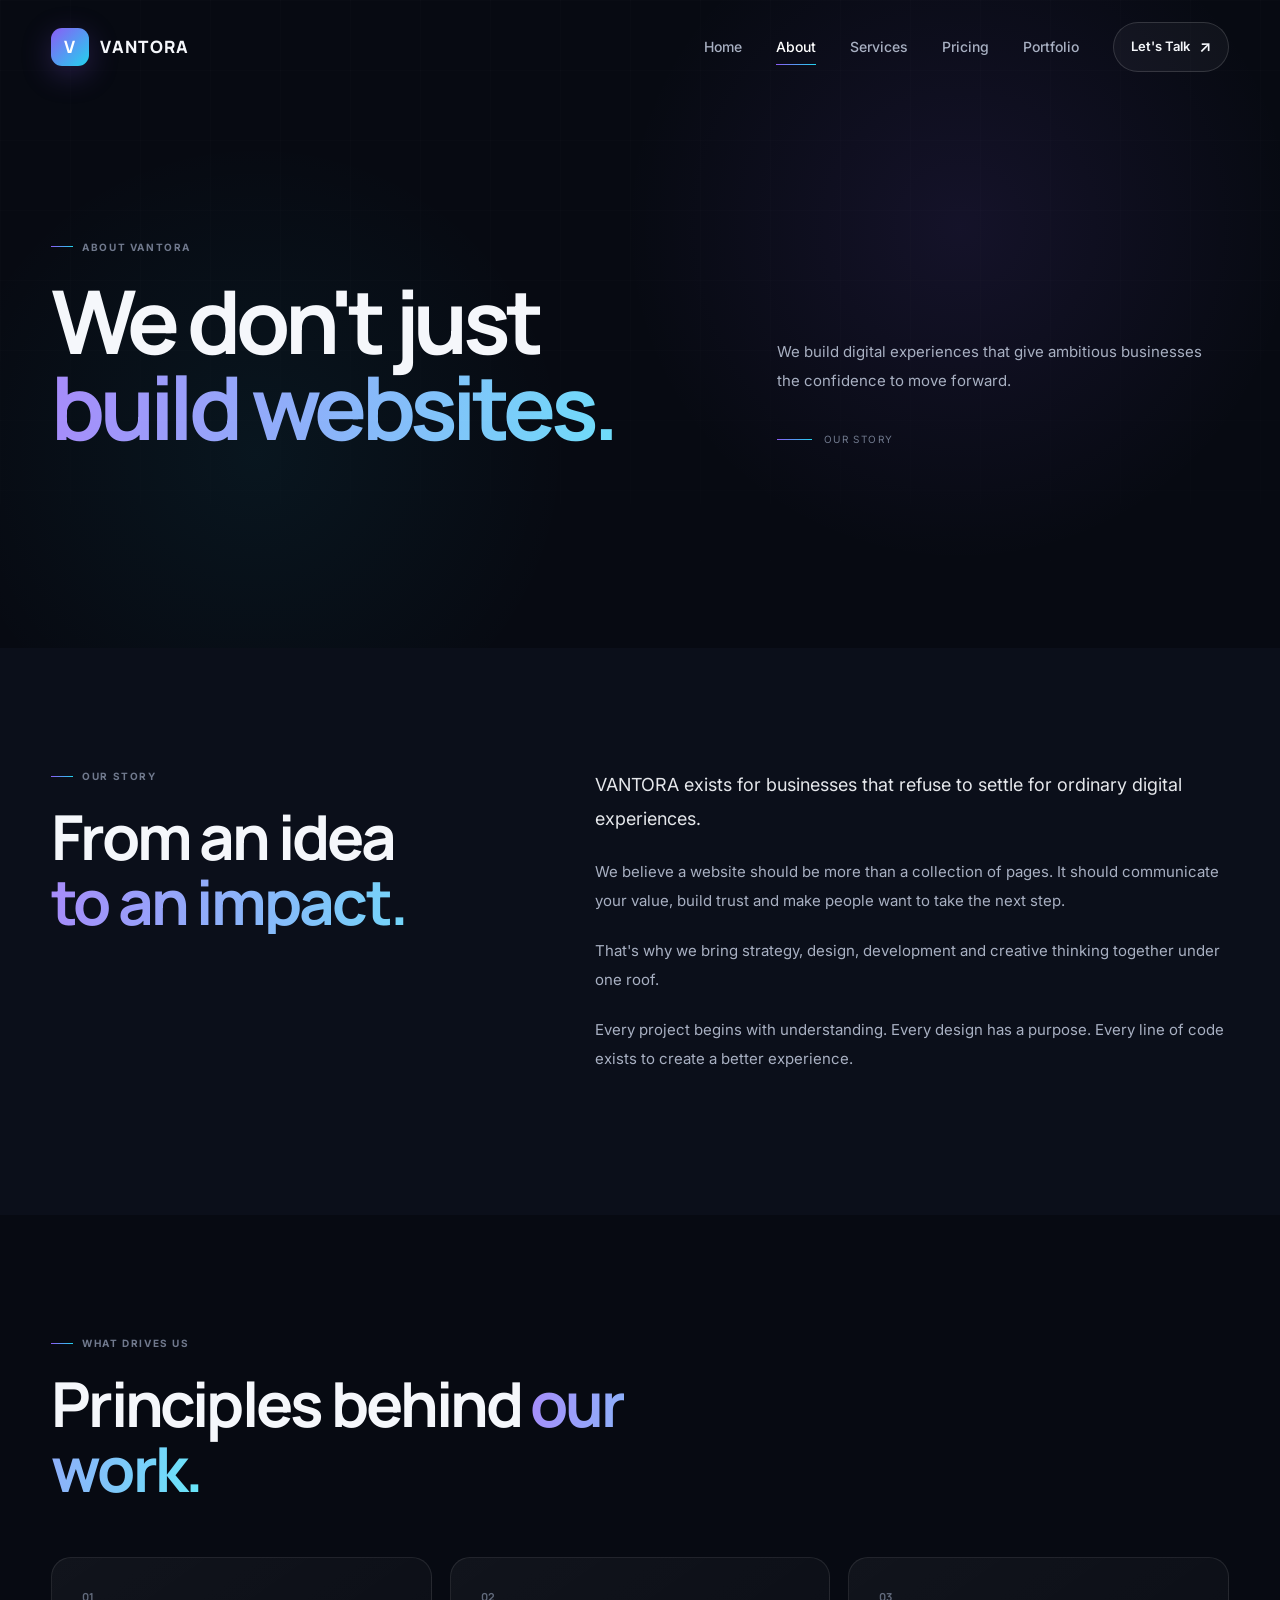
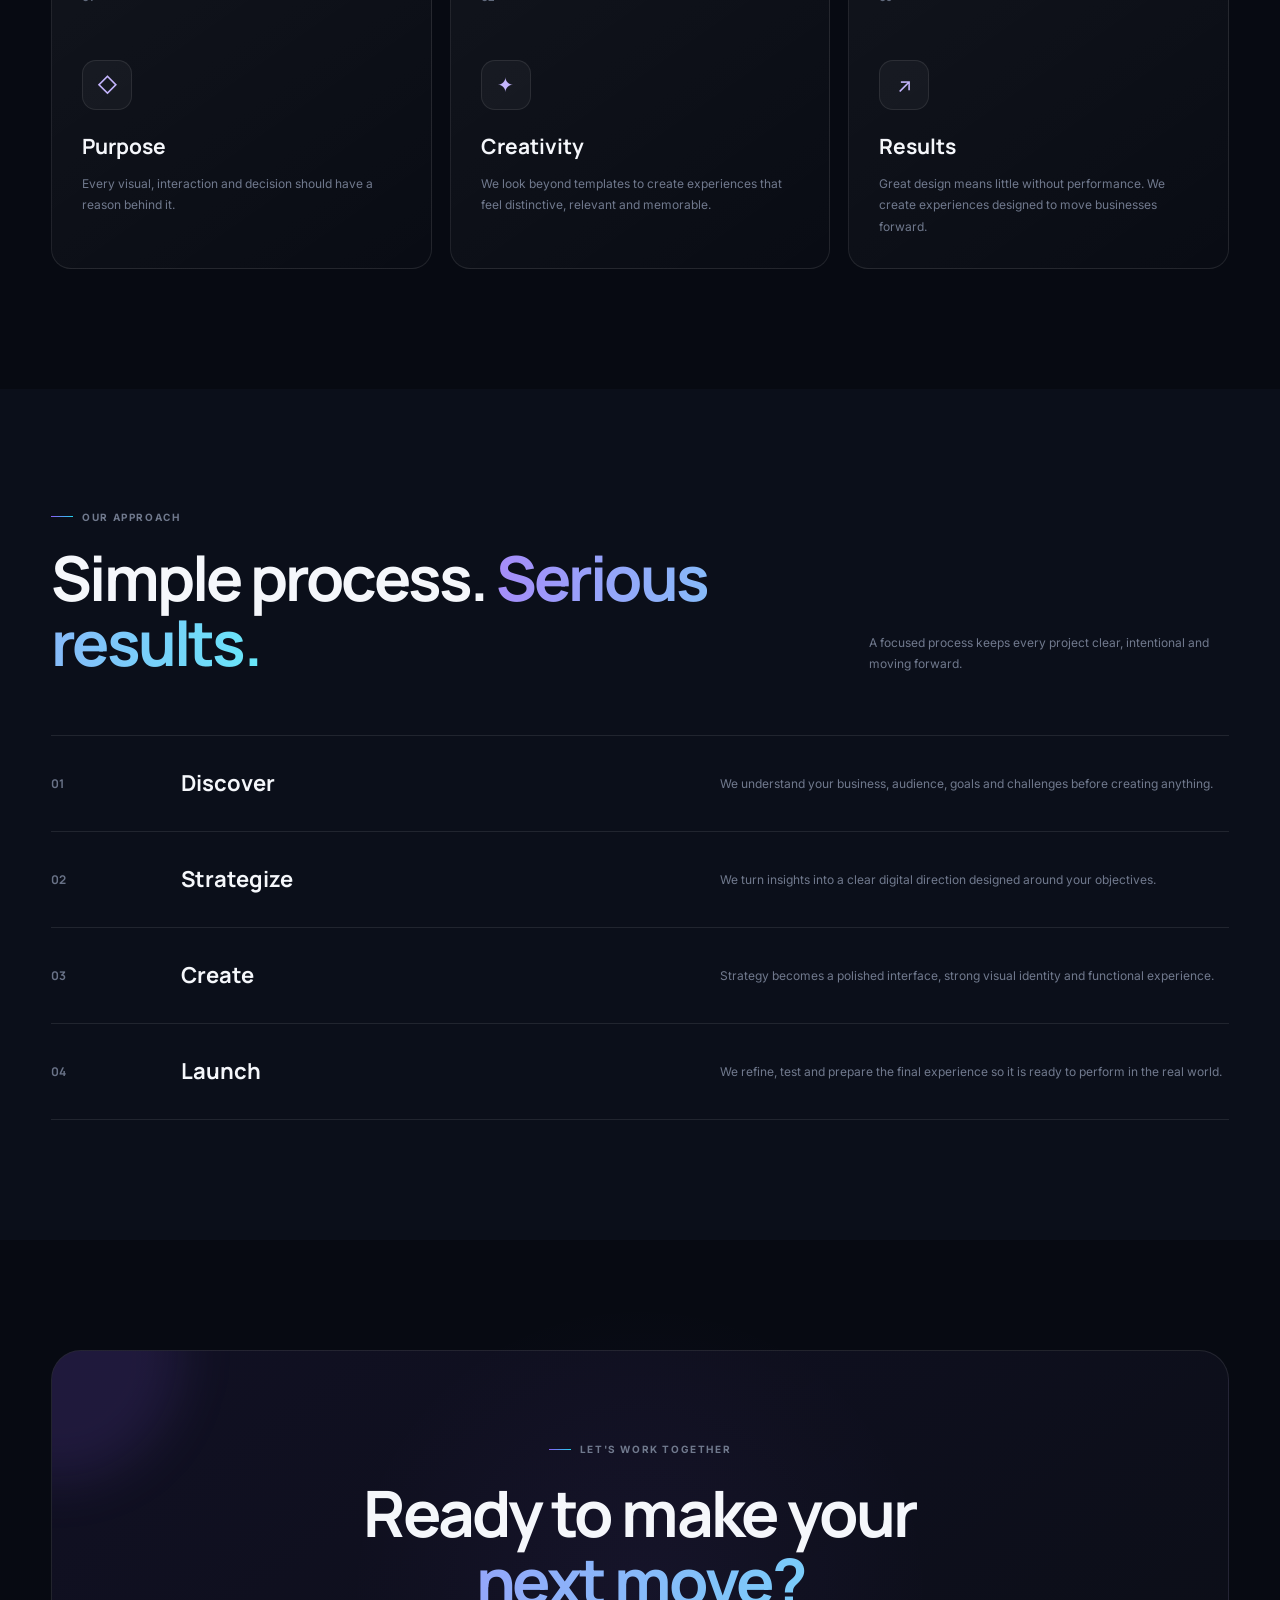
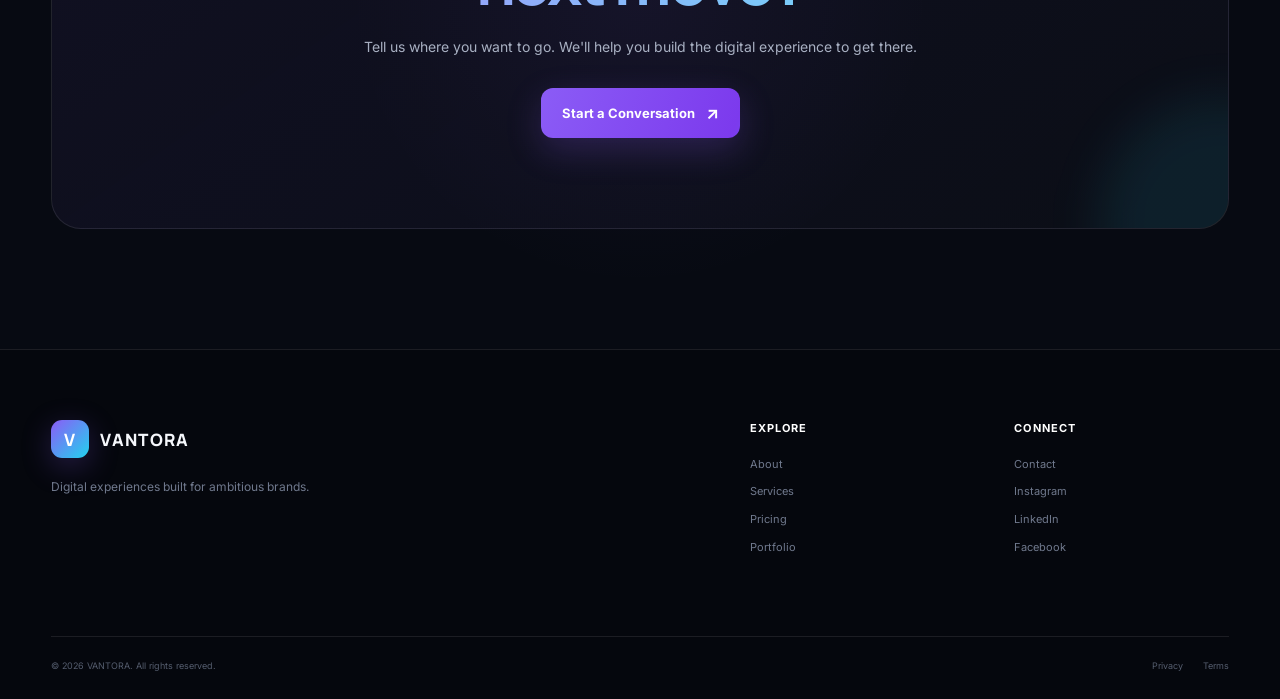
==== about.html @ e3893f73 "Add files via upload" ====
<!DOCTYPE html>
<html lang="en">
<head>
    <meta charset="UTF-8">
    <meta name="viewport" content="width=device-width, initial-scale=1.0">

    <title>About VANTORA — Digital Excellence</title>

    <meta name="description" content="Discover VANTORA, our story, values, approach and the people behind our digital work.">

    <link rel="preconnect" href="https://fonts.googleapis.com">
    <link rel="preconnect" href="https://fonts.gstatic.com" crossorigin>

    <link href="https://fonts.googleapis.com/css2?family=Inter:wght@400;500;600;700;800&family=Manrope:wght@500;600;700;800&display=swap" rel="stylesheet">

    <link rel="stylesheet" href="style.css">

    <style>

        /* =========================================
           ABOUT PAGE
        ========================================= */

        .about-hero {
            position: relative;
            min-height: 72vh;

            display: flex;
            align-items: center;

            padding-top: 130px;
            padding-bottom: 90px;

            overflow: hidden;

            background:
                radial-gradient(
                    circle at 75% 35%,
                    rgba(139,92,246,0.10),
                    transparent 32%
                ),
                radial-gradient(
                    circle at 20% 70%,
                    rgba(34,211,238,0.06),
                    transparent 28%
                );
        }

        .about-hero-grid {
            display: grid;
            grid-template-columns: 1fr 0.7fr;
            gap: 80px;

            align-items: end;
        }

        .about-hero h1 {
            margin-top: 22px;

            max-width: 850px;

            font-family: "Manrope", sans-serif;

            font-size: clamp(48px, 7vw, 88px);
            line-height: 0.98;

            letter-spacing: -0.06em;
        }

        .about-hero h1 span {
            display: block;

            background:
                linear-gradient(
                    100deg,
                    #a78bfa,
                    #67e8f9
                );

            -webkit-background-clip: text;
            background-clip: text;

            color: transparent;
        }

        .about-hero-copy {
            color: var(--text-soft);

            font-size: 15px;
            line-height: 1.9;
        }

        .about-scroll {
            display: flex;
            align-items: center;
            gap: 12px;

            margin-top: 35px;

            color: var(--text-muted);

            font-size: 10px;
            text-transform: uppercase;
            letter-spacing: 0.14em;
        }

        .about-scroll span {
            width: 35px;
            height: 1px;

            background:
                linear-gradient(
                    90deg,
                    var(--accent),
                    var(--accent-2)
                );
        }


        /* =========================================
           STORY
        ========================================= */

        .story-section {
            background: var(--bg-soft);
        }

        .story-grid {
            display: grid;
            grid-template-columns: 0.7fr 1fr;
            gap: 100px;

            align-items: start;
        }

        .story-title h2 {
            margin-top: 20px;

            font-family: "Manrope", sans-serif;

            font-size: clamp(38px, 5vw, 62px);
            line-height: 1.05;

            letter-spacing: -0.045em;
        }

        .story-title h2 span {
            display: block;

            background:
                linear-gradient(
                    100deg,
                    #a78bfa,
                    #67e8f9
                );

            -webkit-background-clip: text;
            background-clip: text;

            color: transparent;
        }

        .story-content p {
            margin-bottom: 22px;

            color: var(--text-soft);

            font-size: 15px;
            line-height: 1.9;
        }

        .story-content p:first-child {
            color: #e5e7eb;

            font-size: 18px;
        }


        /* =========================================
           VALUES
        ========================================= */

        .values-section {
            background: var(--bg);
        }

        .values-heading {
            max-width: 700px;
        }

        .values-heading h2 {
            margin-top: 20px;

            font-family: "Manrope", sans-serif;

            font-size: clamp(38px, 5vw, 62px);
            line-height: 1.05;

            letter-spacing: -0.045em;
        }

        .values-heading h2 span {
            background:
                linear-gradient(
                    100deg,
                    #a78bfa,
                    #67e8f9
                );

            -webkit-background-clip: text;
            background-clip: text;

            color: transparent;
        }

        .values-grid {
            display: grid;
            grid-template-columns: repeat(3, 1fr);
            gap: 18px;

            margin-top: 55px;
        }

        .value-card {
            min-height: 300px;

            padding: 30px;

            border: 1px solid var(--border);
            border-radius: var(--radius-md);

            background:
                linear-gradient(
                    145deg,
                    rgba(255,255,255,0.045),
                    rgba(255,255,255,0.012)
                );

            transition:
                transform var(--transition),
                border var(--transition),
                background var(--transition);
        }

        .value-card:hover {
            transform: translateY(-8px);

            border-color:
                rgba(139,92,246,0.30);

            background:
                linear-gradient(
                    145deg,
                    rgba(139,92,246,0.08),
                    rgba(255,255,255,0.015)
                );
        }

        .value-number {
            color: #626b7d;

            font-family: "Manrope", sans-serif;

            font-size: 11px;
            font-weight: 700;
        }

        .value-icon {
            width: 50px;
            height: 50px;

            display: grid;
            place-items: center;

            margin-top: 55px;

            border: 1px solid var(--border);
            border-radius: 14px;

            background: rgba(255,255,255,0.035);

            color: #c4b5fd;

            font-size: 20px;
        }

        .value-card h3 {
            margin-top: 20px;

            font-family: "Manrope", sans-serif;

            font-size: 21px;
        }

        .value-card p {
            margin-top: 9px;

            color: var(--text-muted);

            font-size: 12px;
            line-height: 1.8;
        }


        /* =========================================
           PROCESS
        ========================================= */

        .process-section {
            background: var(--bg-soft);
        }

        .process-header {
            display: flex;
            justify-content: space-between;
            align-items: end;

            gap: 40px;
        }

        .process-header h2 {
            margin-top: 20px;

            font-family: "Manrope", sans-serif;

            font-size: clamp(38px, 5vw, 62px);
            line-height: 1.05;

            letter-spacing: -0.045em;
        }

        .process-header h2 span {
            background:
                linear-gradient(
                    100deg,
                    #a78bfa,
                    #67e8f9
                );

            -webkit-background-clip: text;
            background-clip: text;

            color: transparent;
        }

        .process-header p {
            max-width: 360px;

            color: var(--text-muted);

            font-size: 12px;
            line-height: 1.8;
        }

        .process-list {
            margin-top: 60px;

            border-top: 1px solid var(--border);
        }

        .process-item {
            display: grid;
            grid-template-columns: 100px 1fr 1fr;
            gap: 30px;

            align-items: center;

            padding: 30px 0;

            border-bottom: 1px solid var(--border);

            transition:
                padding var(--transition),
                background var(--transition);
        }

        .process-item:hover {
            padding-left: 15px;
            padding-right: 15px;

            background: rgba(255,255,255,0.015);
        }

        .process-number {
            color: #697287;

            font-family: "Manrope", sans-serif;

            font-size: 12px;
            font-weight: 700;
        }

        .process-item h3 {
            font-family: "Manrope", sans-serif;

            font-size: 22px;
        }

        .process-item p {
            color: var(--text-muted);

            font-size: 12px;
            line-height: 1.8;
        }


        /* =========================================
           ABOUT CTA
        ========================================= */

        .about-cta {
            padding-top: 110px;
        }


        /* =========================================
           RESPONSIVE
        ========================================= */

        @media (max-width: 900px) {

            .about-hero-grid {
                grid-template-columns: 1fr;

                gap: 35px;
            }

            .story-grid {
                grid-template-columns: 1fr;

                gap: 40px;
            }

            .values-grid {
                grid-template-columns: 1fr 1fr;
            }

            .values-grid .value-card:last-child {
                grid-column: span 2;
            }

            .process-header {
                flex-direction: column;
                align-items: flex-start;
            }

            .process-item {
                grid-template-columns: 70px 1fr;
            }

            .process-item p {
                grid-column: 2;
            }
        }


        @media (max-width: 650px) {

            .about-hero {
                min-height: auto;

                padding-top: 120px;
                padding-bottom: 80px;
            }

            .about-hero h1 {
                font-size: 48px;
            }

            .values-grid {
                grid-template-columns: 1fr;
            }

            .values-grid .value-card:last-child {
                grid-column: auto;
            }

            .value-card {
                min-height: 280px;
            }

            .process-item {
                grid-template-columns: 50px 1fr;

                gap: 15px;
            }

            .process-item p {
                grid-column: 2;
            }
        }

    </style>
</head>

<body>


    <!-- =========================================
         PAGE LOADER
    ========================================== -->

    <div class="page-loader" id="pageLoader">

        <div class="loader-logo">V</div>

        <div class="loader-line"></div>

    </div>


    <!-- =========================================
         HEADER
    ========================================== -->

    <header class="header" id="header">

        <div class="container nav-container">

            <a href="index.html" class="logo">

                <span class="logo-mark">V</span>

                <span class="logo-text">
                    VANTORA
                </span>

            </a>


            <nav class="nav-menu" id="navMenu">

                <a href="index.html" class="nav-link">
                    Home
                </a>

                <a href="about.html" class="nav-link active">
                    About
                </a>

                <a href="services.html" class="nav-link">
                    Services
                </a>

                <a href="pricing.html" class="nav-link">
                    Pricing
                </a>

                <a href="portfolio.html" class="nav-link">
                    Portfolio
                </a>

                <a href="contact.html" class="nav-cta">
                    Let's Talk
                    <span>↗</span>
                </a>

            </nav>


            <button
                class="menu-toggle"
                id="menuToggle"
                aria-label="Open Menu">

                <span></span>
                <span></span>
                <span></span>

            </button>

        </div>

    </header>


    <!-- =========================================
         ABOUT HERO
    ========================================== -->

    <main>

        <section class="about-hero">

            <div class="hero-grid"></div>

            <div class="container about-hero-grid">

                <div>

                    <div class="section-label">

                        <span></span>

                        ABOUT VANTORA

                    </div>


                    <h1>

                        We don't just
                        <span>build websites.</span>

                    </h1>

                </div>


                <div class="about-hero-copy">

                    <p>

                        We build digital experiences that give
                        ambitious businesses the confidence to
                        move forward.

                    </p>


                    <div class="about-scroll">

                        <span></span>

                        Our story

                    </div>

                </div>

            </div>

        </section>


        <!-- =====================================
             STORY
        ====================================== -->

        <section class="story-section section-padding">

            <div class="container story-grid">

                <div class="story-title">

                    <div class="section-label">

                        <span></span>

                        OUR STORY

                    </div>


                    <h2>

                        From an idea
                        <span>to an impact.</span>

                    </h2>

                </div>


                <div class="story-content">

                    <p>

                        VANTORA exists for businesses that refuse
                        to settle for ordinary digital experiences.

                    </p>


                    <p>

                        We believe a website should be more than
                        a collection of pages. It should communicate
                        your value, build trust and make people
                        want to take the next step.

                    </p>


                    <p>

                        That's why we bring strategy, design,
                        development and creative thinking together
                        under one roof.

                    </p>


                    <p>

                        Every project begins with understanding.
                        Every design has a purpose. Every line of
                        code exists to create a better experience.

                    </p>

                </div>

            </div>

        </section>


        <!-- =====================================
             VALUES
        ====================================== -->

        <section class="values-section section-padding">

            <div class="container">

                <div class="values-heading">

                    <div class="section-label">

                        <span></span>

                        WHAT DRIVES US

                    </div>


                    <h2>

                        Principles behind
                        <span>our work.</span>

                    </h2>

                </div>


                <div class="values-grid">


                    <article class="value-card">

                        <div class="value-number">
                            01
                        </div>


                        <div class="value-icon">
                            ◇
                        </div>


                        <h3>
                            Purpose
                        </h3>


                        <p>

                            Every visual, interaction and
                            decision should have a reason
                            behind it.

                        </p>

                    </article>


                    <article class="value-card">

                        <div class="value-number">
                            02
                        </div>


                        <div class="value-icon">
                            ✦
                        </div>


                        <h3>
                            Creativity
                        </h3>


                        <p>

                            We look beyond templates to create
                            experiences that feel distinctive,
                            relevant and memorable.

                        </p>

                    </article>


                    <article class="value-card">

                        <div class="value-number">
                            03
                        </div>


                        <div class="value-icon">
                            ↗
                        </div>


                        <h3>
                            Results
                        </h3>


                        <p>

                            Great design means little without
                            performance. We create experiences
                            designed to move businesses forward.

                        </p>

                    </article>


                </div>

            </div>

        </section>


        <!-- =====================================
             PROCESS
        ====================================== -->

        <section class="process-section section-padding">

            <div class="container">

                <div class="process-header">

                    <div>

                        <div class="section-label">

                            <span></span>

                            OUR APPROACH

                        </div>


                        <h2>

                            Simple process.
                            <span>Serious results.</span>

                        </h2>

                    </div>


                    <p>

                        A focused process keeps every project
                        clear, intentional and moving forward.

                    </p>

                </div>


                <div class="process-list">


                    <div class="process-item">

                        <div class="process-number">
                            01
                        </div>


                        <h3>
                            Discover
                        </h3>


                        <p>

                            We understand your business,
                            audience, goals and challenges
                            before creating anything.

                        </p>

                    </div>


                    <div class="process-item">

                        <div class="process-number">
                            02
                        </div>


                        <h3>
                            Strategize
                        </h3>


                        <p>

                            We turn insights into a clear
                            digital direction designed around
                            your objectives.

                        </p>

                    </div>


                    <div class="process-item">

                        <div class="process-number">
                            03
                        </div>


                        <h3>
                            Create
                        </h3>


                        <p>

                            Strategy becomes a polished
                            interface, strong visual identity
                            and functional experience.

                        </p>

                    </div>


                    <div class="process-item">

                        <div class="process-number">
                            04
                        </div>


                        <h3>
                            Launch
                        </h3>


                        <p>

                            We refine, test and prepare the
                            final experience so it is ready
                            to perform in the real world.

                        </p>

                    </div>


                </div>

            </div>

        </section>


        <!-- =====================================
             CTA
        ====================================== -->

        <section class="cta-section section-padding about-cta">

            <div class="container">

                <div class="cta-box">

                    <div class="section-label">

                        <span></span>

                        LET'S WORK TOGETHER

                    </div>


                    <h2>

                        Ready to make your
                        <span>next move?</span>

                    </h2>


                    <p>

                        Tell us where you want to go.
                        We'll help you build the digital
                        experience to get there.

                    </p>


                    <a
                        href="contact.html"
                        class="btn btn-primary">

                        Start a Conversation

                        <span>↗</span>

                    </a>

                </div>

            </div>

        </section>

    </main>


    <!-- =========================================
         FOOTER
    ========================================== -->

    <footer class="footer">

        <div class="container">

            <div class="footer-top">


                <div class="footer-brand">

                    <a href="index.html" class="logo">

                        <span class="logo-mark">
                            V
                        </span>

                        <span class="logo-text">
                            VANTORA
                        </span>

                    </a>


                    <p>

                        Digital experiences built for
                        ambitious brands.

                    </p>

                </div>


                <div class="footer-links">


                    <div>

                        <h4>
                            Explore
                        </h4>

                        <a href="about.html">
                            About
                        </a>

                        <a href="services.html">
                            Services
                        </a>

                        <a href="pricing.html">
                            Pricing
                        </a>

                        <a href="portfolio.html">
                            Portfolio
                        </a>

                    </div>


                    <div>

                        <h4>
                            Connect
                        </h4>

                        <a href="contact.html">
                            Contact
                        </a>

                        <a href="#">
                            Instagram
                        </a>

                        <a href="#">
                            LinkedIn
                        </a>

                        <a href="#">
                            Facebook
                        </a>

                    </div>


                </div>

            </div>


            <div class="footer-bottom">

                <span>
                    © 2026 VANTORA. All rights reserved.
                </span>


                <div>

                    <a href="#">
                        Privacy
                    </a>

                    <a href="#">
                        Terms
                    </a>

                </div>

            </div>

        </div>

    </footer>


    <script src="script.js"></script>

</body>
</html>
---- style.css ----
/* =========================================================
   VANTORA — PREMIUM WEBSITE
   Main Stylesheet
========================================================= */

/* =========================
   ROOT
========================= */

:root {
    --bg: #070a12;
    --bg-soft: #0b0f1a;
    --surface: #101522;
    --surface-2: #151b2a;

    --text: #f5f7fb;
    --text-soft: #a8b0c2;
    --text-muted: #70798d;

    --accent: #8b5cf6;
    --accent-2: #22d3ee;

    --border: rgba(255, 255, 255, 0.09);
    --border-light: rgba(255, 255, 255, 0.14);

    --container: 1200px;

    --radius-sm: 12px;
    --radius-md: 20px;
    --radius-lg: 30px;

    --transition: 0.35s ease;
}


/* =========================
   RESET
========================= */

* {
    margin: 0;
    padding: 0;
    box-sizing: border-box;
}

html {
    scroll-behavior: smooth;
}

body {
    font-family: "Inter", sans-serif;
    background: var(--bg);
    color: var(--text);
    overflow-x: hidden;
    line-height: 1.6;
}

body.loaded {
    overflow-x: hidden;
}

a {
    color: inherit;
    text-decoration: none;
}

button,
input,
textarea {
    font: inherit;
}

button {
    border: none;
    cursor: pointer;
}

img {
    max-width: 100%;
    display: block;
}

::selection {
    background: var(--accent);
    color: white;
}


/* =========================
   SCROLLBAR
========================= */

::-webkit-scrollbar {
    width: 8px;
}

::-webkit-scrollbar-track {
    background: #070a12;
}

::-webkit-scrollbar-thumb {
    background: #292f42;
    border-radius: 20px;
}

::-webkit-scrollbar-thumb:hover {
    background: #444c66;
}


/* =========================
   CONTAINER
========================= */

.container {
    width: min(92%, var(--container));
    margin: 0 auto;
}

.section-padding {
    padding: 120px 0;
}


/* =========================
   PAGE LOADER
========================= */

.page-loader {
    position: fixed;
    inset: 0;
    z-index: 9999;

    display: flex;
    flex-direction: column;
    justify-content: center;
    align-items: center;

    background: #070a12;

    transition:
        opacity 0.7s ease,
        visibility 0.7s ease;
}

.page-loader.hide {
    opacity: 0;
    visibility: hidden;
    pointer-events: none;
}

.loader-logo {
    width: 64px;
    height: 64px;

    display: grid;
    place-items: center;

    border: 1px solid rgba(255,255,255,0.2);
    border-radius: 18px;

    font-family: "Manrope", sans-serif;
    font-size: 28px;
    font-weight: 800;

    background:
        linear-gradient(135deg,
        rgba(139,92,246,0.25),
        rgba(34,211,238,0.12));

    box-shadow:
        0 0 40px rgba(139,92,246,0.25);
}

.loader-line {
    width: 100px;
    height: 2px;

    margin-top: 22px;

    overflow: hidden;

    background: rgba(255,255,255,0.1);
}

.loader-line::after {
    content: "";
    display: block;

    width: 45%;
    height: 100%;

    background: linear-gradient(
        90deg,
        var(--accent),
        var(--accent-2)
    );

    animation: loaderMove 1.2s infinite ease-in-out;
}

@keyframes loaderMove {
    0% {
        transform: translateX(-120%);
    }

    100% {
        transform: translateX(300%);
    }
}


/* =========================
   HEADER
========================= */

.header {
    position: fixed;
    top: 0;
    left: 0;

    width: 100%;
    z-index: 1000;

    padding: 22px 0;

    transition:
        background var(--transition),
        padding var(--transition),
        border var(--transition);
}

.header.scrolled {
    padding: 14px 0;

    background: rgba(7, 10, 18, 0.82);

    backdrop-filter: blur(20px);
    -webkit-backdrop-filter: blur(20px);

    border-bottom: 1px solid var(--border);
}

.nav-container {
    display: flex;
    align-items: center;
    justify-content: space-between;
}


/* =========================
   LOGO
========================= */

.logo {
    display: inline-flex;
    align-items: center;
    gap: 11px;

    font-family: "Manrope", sans-serif;
    font-size: 17px;
    font-weight: 800;
    letter-spacing: 0.08em;
}

.logo-mark {
    width: 38px;
    height: 38px;

    display: grid;
    place-items: center;

    border-radius: 11px;

    background:
        linear-gradient(
            135deg,
            var(--accent),
            var(--accent-2)
        );

    color: white;

    font-size: 17px;

    box-shadow:
        0 8px 30px rgba(139,92,246,0.25);
}

.logo-text {
    color: var(--text);
}


/* =========================
   NAVIGATION
========================= */

.nav-menu {
    display: flex;
    align-items: center;
    gap: 34px;
}

.nav-link {
    position: relative;

    color: var(--text-soft);

    font-size: 14px;
    font-weight: 500;

    transition: color var(--transition);
}

.nav-link::after {
    content: "";

    position: absolute;
    left: 0;
    bottom: -7px;

    width: 0;
    height: 1px;

    background: linear-gradient(
        90deg,
        var(--accent),
        var(--accent-2)
    );

    transition: width var(--transition);
}

.nav-link:hover,
.nav-link.active {
    color: white;
}

.nav-link:hover::after,
.nav-link.active::after {
    width: 100%;
}

.nav-cta {
    display: inline-flex;
    align-items: center;
    gap: 9px;

    padding: 11px 17px;

    border: 1px solid var(--border-light);
    border-radius: 999px;

    background: rgba(255,255,255,0.04);

    font-size: 13px;
    font-weight: 600;

    transition:
        background var(--transition),
        border var(--transition),
        transform var(--transition);
}

.nav-cta span {
    font-size: 16px;
}

.nav-cta:hover {
    background: rgba(255,255,255,0.09);
    border-color: rgba(255,255,255,0.25);
    transform: translateY(-2px);
}


/* =========================
   MOBILE MENU
========================= */

.menu-toggle {
    display: none;

    width: 45px;
    height: 45px;

    border: 1px solid var(--border);
    border-radius: 12px;

    background: rgba(255,255,255,0.04);
}

.menu-toggle span {
    display: block;

    width: 20px;
    height: 2px;

    margin: 4px auto;

    background: white;

    transition: var(--transition);
}


/* =========================
   HERO
========================= */

.hero {
    position: relative;

    min-height: 100vh;

    display: flex;
    align-items: center;

    padding-top: 110px;

    overflow: hidden;
}

.hero-grid {
    position: absolute;
    inset: 0;

    opacity: 0.32;

    background-image:
        linear-gradient(
            rgba(255,255,255,0.035) 1px,
            transparent 1px
        ),
        linear-gradient(
            90deg,
            rgba(255,255,255,0.035) 1px,
            transparent 1px
        );

    background-size: 70px 70px;

    mask-image: linear-gradient(
        to bottom,
        black 0%,
        rgba(0,0,0,0.7) 60%,
        transparent 100%
    );
}

.hero-glow {
    position: absolute;

    border-radius: 50%;

    filter: blur(10px);

    pointer-events: none;
}

.glow-one {
    width: 500px;
    height: 500px;

    top: 5%;
    left: -200px;

    background: rgba(139,92,246,0.14);

    box-shadow:
        0 0 180px 80px rgba(139,92,246,0.08);
}

.glow-two {
    width: 420px;
    height: 420px;

    right: -130px;
    bottom: 5%;

    background: rgba(34,211,238,0.11);

    box-shadow:
        0 0 180px 70px rgba(34,211,238,0.06);
}

.hero-container {
    position: relative;
    z-index: 2;

    display: grid;
    grid-template-columns: 1.05fr 0.95fr;
    gap: 70px;

    align-items: center;
}

.hero-content {
    max-width: 700px;
}

.hero-badge {
    display: inline-flex;
    align-items: center;
    gap: 9px;

    padding: 8px 13px;

    border: 1px solid var(--border);
    border-radius: 999px;

    background: rgba(255,255,255,0.035);

    color: var(--text-soft);

    font-size: 12px;

    backdrop-filter: blur(10px);
}

.status-dot {
    width: 7px;
    height: 7px;

    border-radius: 50%;

    background: #4ade80;

    box-shadow:
        0 0 0 5px rgba(74,222,128,0.09),
        0 0 15px rgba(74,222,128,0.5);

    animation: pulse 2s infinite;
}

@keyframes pulse {
    0%,
    100% {
        opacity: 1;
    }

    50% {
        opacity: 0.45;
    }
}

.hero h1 {
    margin-top: 28px;

    font-family: "Manrope", sans-serif;

    font-size: clamp(48px, 6vw, 82px);
    line-height: 0.99;

    letter-spacing: -0.055em;

    max-width: 760px;
}

.gradient-text {
    background:
        linear-gradient(
            100deg,
            #ffffff 0%,
            #a78bfa 45%,
            #67e8f9 100%
        );

    -webkit-background-clip: text;
    background-clip: text;

    color: transparent;
}

.hero-description {
    max-width: 590px;

    margin-top: 28px;

    color: var(--text-soft);

    font-size: 16px;
    line-height: 1.8;
}

.hero-buttons {
    display: flex;
    flex-wrap: wrap;
    gap: 13px;

    margin-top: 34px;
}

.btn {
    display: inline-flex;
    align-items: center;
    justify-content: center;
    gap: 11px;

    min-height: 50px;

    padding: 0 21px;

    border-radius: 12px;

    font-size: 13px;
    font-weight: 700;

    transition:
        transform var(--transition),
        box-shadow var(--transition),
        background var(--transition);
}

.btn span {
    font-size: 17px;
}

.btn-primary {
    color: white;

    background:
        linear-gradient(
            110deg,
            var(--accent),
            #7c3aed 50%,
            var(--accent-2)
        );

    background-size: 200% 100%;

    box-shadow:
        0 12px 35px rgba(139,92,246,0.22);
}

.btn-primary:hover {
    transform: translateY(-3px);

    background-position: 100% 0;

    box-shadow:
        0 18px 45px rgba(139,92,246,0.3);
}

.btn-secondary {
    border: 1px solid var(--border-light);

    background: rgba(255,255,255,0.035);

    color: var(--text);
}

.btn-secondary:hover {
    transform: translateY(-3px);

    background: rgba(255,255,255,0.08);
}


/* =========================
   HERO TRUST
========================= */

.hero-trust {
    display: flex;
    align-items: center;
    gap: 13px;

    margin-top: 42px;
}

.trust-avatars {
    display: flex;
}

.avatar {
    width: 30px;
    height: 30px;

    margin-left: -7px;

    display: grid;
    place-items: center;

    border: 2px solid var(--bg);
    border-radius: 50%;

    background:
        linear-gradient(
            135deg,
            #252b3c,
            #171c2b
        );

    color: white;

    font-size: 10px;
    font-weight: 700;
}

.avatar:first-child {
    margin-left: 0;
}

.hero-trust strong,
.hero-trust span {
    display: block;
}

.hero-trust strong {
    font-size: 11px;
    font-weight: 600;
}

.hero-trust span {
    margin-top: 2px;

    color: var(--text-muted);

    font-size: 10px;
}


/* =========================
   HERO VISUAL
========================= */

.hero-visual {
    position: relative;

    min-height: 550px;

    display: grid;
    place-items: center;
}

.visual-orbit {
    position: absolute;

    border: 1px solid rgba(255,255,255,0.05);

    border-radius: 50%;

    transform: rotate(-20deg);
}

.orbit-one {
    width: 430px;
    height: 220px;
}

.orbit-two {
    width: 520px;
    height: 300px;

    transform: rotate(35deg);
}

.main-card {
    position: relative;
    z-index: 3;

    width: min(100%, 430px);

    padding: 24px;

    border: 1px solid rgba(255,255,255,0.12);
    border-radius: 25px;

    background:
        linear-gradient(
            145deg,
            rgba(25,31,48,0.96),
            rgba(11,15,25,0.96)
        );

    box-shadow:
        0 40px 100px rgba(0,0,0,0.45),
        inset 0 1px 0 rgba(255,255,255,0.05);

    transform: perspective(1000px) rotateY(-7deg) rotateX(3deg);

    animation: cardFloat 6s ease-in-out infinite;
}

@keyframes cardFloat {
    0%,
    100% {
        transform:
            perspective(1000px)
            rotateY(-7deg)
            rotateX(3deg)
            translateY(0);
    }

    50% {
        transform:
            perspective(1000px)
            rotateY(-7deg)
            rotateX(3deg)
            translateY(-10px);
    }
}

.card-top {
    display: flex;
    justify-content: space-between;
    align-items: center;
}

.mini-brand {
    display: flex;
    align-items: center;
    gap: 8px;

    color: #dbe1ed;

    font-size: 10px;
    font-weight: 700;
    letter-spacing: 0.08em;
}

.mini-brand span {
    width: 25px;
    height: 25px;

    display: grid;
    place-items: center;

    border-radius: 8px;

    background:
        linear-gradient(
            135deg,
            var(--accent),
            var(--accent-2)
        );

    color: white;
}

.card-dots {
    display: flex;
    gap: 4px;
}

.card-dots i {
    width: 4px;
    height: 4px;

    border-radius: 50%;

    background: #51596d;
}

.chart-area {
    margin-top: 40px;
}

.chart-label {
    display: flex;
    align-items: end;
    justify-content: space-between;
}

.chart-label span {
    color: var(--text-muted);
    font-size: 11px;
}

.chart-label strong {
    font-family: "Manrope", sans-serif;
    font-size: 25px;
}

.chart {
    position: relative;

    height: 150px;

    margin-top: 15px;

    border-bottom: 1px solid var(--border);

    background:
        repeating-linear-gradient(
            to bottom,
            transparent 0,
            transparent 37px,
            rgba(255,255,255,0.045) 38px
        );
}

.chart-line {
    position: absolute;

    left: 0;
    bottom: 25px;

    width: 100%;
    height: 100px;

    background:
        linear-gradient(
            145deg,
            transparent 0 7%,
            rgba(139,92,246,0.1) 7% 8%,
            transparent 8% 18%,
            rgba(34,211,238,0.12) 18% 19%,
            transparent 19% 29%,
            rgba(139,92,246,0.15) 29% 30%,
            transparent 30% 44%,
            rgba(34,211,238,0.15) 44% 45%,
            transparent 45% 57%,
            rgba(139,92,246,0.2) 57% 58%,
            transparent 58% 70%,
            rgba(34,211,238,0.2) 70% 71%,
            transparent 71% 82%,
            rgba(139,92,246,0.28) 82% 83%,
            transparent 83%
        );

    clip-path: polygon(
        0 90%,
        12% 76%,
        23% 82%,
        35% 58%,
        47% 66%,
        58% 42%,
        69% 51%,
        80% 26%,
        90% 34%,
        100% 4%,
        100% 100%,
        0 100%
    );

    opacity: 0.65;
}

.chart-point {
    position: absolute;

    width: 8px;
    height: 8px;

    border: 2px solid #dbeafe;

    border-radius: 50%;

    background: var(--accent);

    box-shadow:
        0 0 12px rgba(139,92,246,0.7);
}

.point-one {
    left: 12%;
    bottom: 61px;
}

.point-two {
    left: 35%;
    bottom: 86px;
}

.point-three {
    left: 58%;
    bottom: 102px;
}

.point-four {
    left: 80%;
    bottom: 123px;
}

.point-five {
    right: 0;
    bottom: 146px;
}

.card-stats {
    display: grid;
    grid-template-columns: repeat(3, 1fr);

    margin-top: 22px;

    padding-top: 19px;

    border-top: 1px solid var(--border);
}

.card-stats div {
    padding-right: 10px;

    border-right: 1px solid var(--border);
}

.card-stats div:last-child {
    border-right: none;
    padding-left: 10px;
}

.card-stats div:nth-child(2) {
    padding-left: 10px;
}

.card-stats span,
.card-stats strong {
    display: block;
}

.card-stats span {
    color: var(--text-muted);
    font-size: 9px;
}

.card-stats strong {
    margin-top: 3px;
    font-size: 14px;
}


/* =========================
   FLOATING CARDS
========================= */

.floating-card {
    position: absolute;
    z-index: 5;

    display: flex;
    align-items: center;
    gap: 11px;

    padding: 12px 15px;

    border: 1px solid rgba(255,255,255,0.11);
    border-radius: 14px;

    background: rgba(15,20,32,0.78);

    backdrop-filter: blur(16px);
    -webkit-backdrop-filter: blur(16px);

    box-shadow:
        0 20px 50px rgba(0,0,0,0.3);
}

.floating-top {
    top: 50px;
    right: -10px;

    animation: floatingTop 5s ease-in-out infinite;
}

.floating-bottom {
    left: -30px;
    bottom: 70px;

    animation: floatingBottom 5.5s ease-in-out infinite;
}

@keyframes floatingTop {
    0%,
    100% {
        transform: translateY(0);
    }

    50% {
        transform: translateY(-12px);
    }
}

@keyframes floatingBottom {
    0%,
    100% {
        transform: translateY(0);
    }

    50% {
        transform: translateY(10px);
    }
}

.floating-icon {
    width: 34px;
    height: 34px;

    display: grid;
    place-items: center;

    border-radius: 10px;

    background:
        rgba(139,92,246,0.16);

    color: #c4b5fd;
}

.floating-card span,
.floating-card strong {
    display: block;
}

.floating-card span {
    color: var(--text-muted);
    font-size: 8px;
}

.floating-card strong {
    margin-top: 2px;
    font-size: 11px;
}

.progress-circle {
    width: 38px;
    height: 38px;

    display: grid;
    place-items: center;

    border-radius: 50%;

    background:
        radial-gradient(
            circle,
            #121827 55%,
            transparent 56%
        ),
        conic-gradient(
            var(--accent) 0 98%,
            #242b3b 98%
        );

    font-size: 10px;
    font-weight: 800;
}


/* =========================
   HERO BOTTOM
========================= */

.hero-bottom {
    position: absolute;

    left: 0;
    bottom: 25px;

    width: 100%;

    z-index: 5;
}

.scroll-indicator {
    display: flex;
    align-items: center;
    gap: 11px;

    color: var(--text-muted);

    font-size: 10px;
    text-transform: uppercase;
    letter-spacing: 0.12em;
}

.scroll-line {
    width: 34px;
    height: 1px;

    background: linear-gradient(
        90deg,
        var(--accent),
        transparent
    );
}


/* =========================
   MARQUEE
========================= */

.marquee-section {
    overflow: hidden;

    border-top: 1px solid var(--border);
    border-bottom: 1px solid var(--border);

    background: #090d16;
}

.marquee {
    padding: 24px 0;
}

.marquee-track {
    width: max-content;

    display: flex;
    align-items: center;
    gap: 35px;

    animation: marquee 24s linear infinite;
}

.marquee-track span {
    font-family: "Manrope", sans-serif;

    color: #697287;

    font-size: 11px;
    font-weight: 700;
    letter-spacing: 0.22em;
}

.marquee-track b {
    color: #8b5cf6;
    font-size: 12px;
}

@keyframes marquee {
    from {
        transform: translateX(0);
    }

    to {
        transform: translateX(-50%);
    }
}


/* =========================
   SECTION LABEL
========================= */

.section-label {
    display: flex;
    align-items: center;
    gap: 9px;

    color: var(--text-muted);

    font-size: 10px;
    font-weight: 700;

    letter-spacing: 0.16em;
}

.section-label span {
    width: 22px;
    height: 1px;

    background:
        linear-gradient(
            90deg,
            var(--accent),
            var(--accent-2)
        );
}


/* =========================
   INTRO
========================= */

.intro-section {
    background:
        radial-gradient(
            circle at 85% 20%,
            rgba(139,92,246,0.06),
            transparent 30%
        );
}

.intro-grid {
    display: grid;
    grid-template-columns: 1fr 0.65fr;
    gap: 100px;

    margin-top: 35px;

    align-items: end;
}

.intro-grid h2,
.section-heading h2 {
    font-family: "Manrope", sans-serif;

    font-size: clamp(38px, 5vw, 65px);
    line-height: 1.05;

    letter-spacing: -0.045em;
}

.intro-grid h2 span,
.section-heading h2 span,
.cta-box h2 span {
    display: block;

    background:
        linear-gradient(
            100deg,
            #a78bfa,
            #67e8f9
        );

    -webkit-background-clip: text;
    background-clip: text;

    color: transparent;
}

.intro-text p {
    color: var(--text-soft);

    font-size: 15px;
    line-height: 1.85;
}

.text-link,
.outline-link {
    display: inline-flex;
    align-items: center;
    gap: 9px;

    margin-top: 26px;

    color: white;

    font-size: 12px;
    font-weight: 700;
}

.text-link span,
.outline-link span {
    font-size: 16px;

    transition: transform var(--transition);
}

.text-link:hover span,
.outline-link:hover span {
    transform: translate(4px, -4px);
}


/* =========================
   SERVICES
========================= */

.services-preview {
    background: var(--bg-soft);
}

.section-heading {
    display: flex;
    justify-content: space-between;
    align-items: end;
    gap: 30px;
}

.section-heading h2 {
    margin-top: 20px;
}

.outline-link {
    margin-top: 0;

    padding: 12px 17px;

    border: 1px solid var(--border);
    border-radius: 999px;

    color: var(--text-soft);

    transition:
        background var(--transition),
        color var(--transition),
        border var(--transition);
}

.outline-link:hover {
    color: white;

    border-color: var(--border-light);

    background: rgba(255,255,255,0.05);
}

.services-grid {
    display: grid;
    grid-template-columns: repeat(3, 1fr);
    gap: 18px;

    margin-top: 55px;
}

.service-card {
    position: relative;

    min-height: 380px;

    padding: 30px;

    overflow: hidden;

    border: 1px solid var(--border);
    border-radius: var(--radius-md);

    background:
        linear-gradient(
            145deg,
            rgba(255,255,255,0.045),
            rgba(255,255,255,0.015)
        );

    transition:
        transform var(--transition),
        border var(--transition),
        background var(--transition);
}

.service-card::before {
    content: "";

    position: absolute;

    width: 180px;
    height: 180px;

    right: -100px;
    bottom: -100px;

    border-radius: 50%;

    background: rgba(139,92,246,0.12);

    filter: blur(20px);

    transition: transform 0.5s ease;
}

.service-card:hover {
    transform: translateY(-8px);

    border-color: rgba(139,92,246,0.32);

    background:
        linear-gradient(
            145deg,
            rgba(139,92,246,0.09),
            rgba(255,255,255,0.025)
        );
}

.service-card:hover::before {
    transform: scale(2);
}

.service-card.featured {
    background:
        linear-gradient(
            145deg,
            rgba(139,92,246,0.11),
            rgba(34,211,238,0.035)
        );

    border-color: rgba(139,92,246,0.22);
}

.service-number {
    color: #5e6678;

    font-family: "Manrope", sans-serif;

    font-size: 11px;
    font-weight: 700;
}

.service-icon {
    width: 52px;
    height: 52px;

    display: grid;
    place-items: center;

    margin-top: 70px;

    border: 1px solid var(--border);
    border-radius: 15px;

    background: rgba(255,255,255,0.035);

    color: #c4b5fd;

    font-size: 22px;

    transition:
        transform var(--transition),
        background var(--transition);
}

.service-card:hover .service-icon {
    transform: rotate(8deg) scale(1.08);

    background: rgba(139,92,246,0.14);
}

.service-card h3 {
    margin-top: 22px;

    font-family: "Manrope", sans-serif;

    font-size: 23px;
}

.service-card p {
    max-width: 310px;

    margin-top: 10px;

    color: var(--text-muted);

    font-size: 12px;
    line-height: 1.8;
}

.service-card a {
    position: absolute;

    left: 30px;
    bottom: 28px;

    display: inline-flex;
    align-items: center;
    gap: 7px;

    color: var(--text-soft);

    font-size: 11px;
    font-weight: 700;
}

.service-card a span {
    transition: transform var(--transition);
}

.service-card a:hover span {
    transform: translate(3px, -3px);
}


/* =========================
   STATS
========================= */

.stats-section {
    border-top: 1px solid var(--border);
    border-bottom: 1px solid var(--border);

    background: #090d16;
}

.stats-grid {
    display: grid;
    grid-template-columns: repeat(4, 1fr);
}

.stat-item {
    padding: 45px 25px;

    text-align: center;

    border-right: 1px solid var(--border);
}

.stat-item:first-child {
    border-left: 1px solid var(--border);
}

.stat-item strong {
    display: block;

    font-family: "Manrope", sans-serif;

    font-size: clamp(35px, 4vw, 50px);

    letter-spacing: -0.04em;

    background:
        linear-gradient(
            100deg,
            white,
            #9ca3af
        );

    -webkit-background-clip: text;
    background-clip: text;

    color: transparent;
}

.stat-item strong::after {
    content: "+";
}

.stat-item:nth-child(3) strong::after {
    content: "%";
}

.stat-item span {
    display: block;

    margin-top: 5px;

    color: var(--text-muted);

    font-size: 10px;
    text-transform: uppercase;
    letter-spacing: 0.08em;
}


/* =========================
   CTA
========================= */

.cta-section {
    background:
        radial-gradient(
            circle at 50% 50%,
            rgba(139,92,246,0.06),
            transparent 40%
        );
}

.cta-box {
    position: relative;

    padding: 90px 50px;

    overflow: hidden;

    border: 1px solid var(--border);
    border-radius: var(--radius-lg);

    text-align: center;

    background:
        linear-gradient(
            145deg,
            rgba(139,92,246,0.08),
            rgba(255,255,255,0.02)
        );
}

.cta-box::before,
.cta-box::after {
    content: "";

    position: absolute;

    border-radius: 50%;

    pointer-events: none;
}

.cta-box::before {
    width: 250px;
    height: 250px;

    left: -120px;
    top: -120px;

    background: rgba(139,92,246,0.12);

    filter: blur(25px);
}

.cta-box::after {
    width: 250px;
    height: 250px;

    right: -120px;
    bottom: -120px;

    background: rgba(34,211,238,0.09);

    filter: blur(25px);
}

.cta-box .section-label {
    justify-content: center;
}

.cta-box h2 {
    position: relative;
    z-index: 2;

    max-width: 800px;

    margin: 22px auto 0;

    font-family: "Manrope", sans-serif;

    font-size: clamp(38px, 5vw, 65px);
    line-height: 1.05;

    letter-spacing: -0.045em;
}

.cta-box p {
    position: relative;
    z-index: 2;

    max-width: 560px;

    margin: 22px auto 30px;

    color: var(--text-soft);

    font-size: 14px;
}

.cta-box .btn {
    position: relative;
    z-index: 2;
}


/* =========================
   FOOTER
========================= */

.footer {
    padding: 70px 0 25px;

    border-top: 1px solid var(--border);

    background: #05070d;
}

.footer-top {
    display: grid;
    grid-template-columns: 1fr 0.8fr;
    gap: 100px;
}

.footer-brand p {
    max-width: 300px;

    margin-top: 18px;

    color: var(--text-muted);

    font-size: 12px;
    line-height: 1.8;
}

.footer-links {
    display: grid;
    grid-template-columns: repeat(2, 1fr);
    gap: 50px;
}

.footer-links h4 {
    margin-bottom: 18px;

    color: white;

    font-size: 11px;
    text-transform: uppercase;
    letter-spacing: 0.1em;
}

.footer-links a {
    display: block;

    width: fit-content;

    margin-bottom: 10px;

    color: var(--text-muted);

    font-size: 11px;

    transition: color var(--transition);
}

.footer-links a:hover {
    color: white;
}

.footer-bottom {
    display: flex;
    justify-content: space-between;
    align-items: center;

    margin-top: 70px;
    padding-top: 22px;

    border-top: 1px solid var(--border);

    color: #555d6e;

    font-size: 9px;
}

.footer-bottom div {
    display: flex;
    gap: 20px;
}

.footer-bottom a:hover {
    color: white;
}


/* =========================
   REVEAL ANIMATION
========================= */

.reveal {
    opacity: 0;
    transform: translateY(25px);

    transition:
        opacity 0.8s ease,
        transform 0.8s ease;
}

.reveal.visible {
    opacity: 1;
    transform: translateY(0);
}


/* =========================
   RESPONSIVE — TABLET
========================= */

@media (max-width: 1000px) {

    .hero-container {
        grid-template-columns: 1fr;

        gap: 40px;

        padding-top: 50px;
    }

    .hero-content {
        max-width: 800px;
    }

    .hero-visual {
        min-height: 470px;
    }

    .hero h1 {
        max-width: 800px;
    }

    .intro-grid {
        grid-template-columns: 1fr;

        gap: 35px;
    }

    .services-grid {
        grid-template-columns: 1fr 1fr;
    }

    .services-grid .service-card:last-child {
        grid-column: span 2;
    }

    .footer-top {
        grid-template-columns: 1fr;

        gap: 50px;
    }
}


/* =========================
   RESPONSIVE — MOBILE
========================= */

@media (max-width: 760px) {

    .section-padding {
        padding: 85px 0;
    }

    .header {
        padding: 15px 0;
    }

    .header.scrolled {
        padding: 12px 0;
    }

    .logo-text {
        font-size: 15px;
    }

    .logo-mark {
        width: 35px;
        height: 35px;
    }

    .menu-toggle {
        display: block;
    }

    .nav-menu {
        position: fixed;

        top: 75px;
        left: 4%;

        width: 92%;

        padding: 25px;

        display: flex;
        flex-direction: column;
        align-items: stretch;

        gap: 0;

        border: 1px solid var(--border);
        border-radius: 20px;

        background:
            rgba(10,14,24,0.96);

        backdrop-filter: blur(20px);
        -webkit-backdrop-filter: blur(20px);

        opacity: 0;
        visibility: hidden;
        transform: translateY(-15px);

        transition:
            opacity var(--transition),
            visibility var(--transition),
            transform var(--transition);
    }

    .nav-menu.open {
        opacity: 1;
        visibility: visible;
        transform: translateY(0);
    }

    .nav-link {
        padding: 14px 5px;

        border-bottom: 1px solid var(--border);
    }

    .nav-link::after {
        display: none;
    }

    .nav-cta {
        justify-content: center;

        margin-top: 17px;
    }

    .hero {
        min-height: auto;

        padding-top: 120px;
        padding-bottom: 70px;
    }

    .hero h1 {
        font-size: clamp(42px, 13vw, 62px);
    }

    .hero-description {
        font-size: 14px;
    }

    .hero-buttons {
        flex-direction: column;
    }

    .btn {
        width: 100%;
    }

    .hero-trust {
        margin-top: 30px;
    }

    .hero-visual {
        min-height: 400px;

        margin-top: 20px;
    }

    .main-card {
        width: 92%;

        padding: 19px;

        transform: none;
    }

    .orbit-one {
        width: 330px;
        height: 180px;
    }

    .orbit-two {
        width: 380px;
        height: 220px;
    }

    .floating-top {
        top: 20px;
        right: 0;
    }

    .floating-bottom {
        left: 0;
        bottom: 20px;
    }

    .scroll-indicator {
        display: none;
    }

    .intro-grid h2,
    .section-heading h2,
    .cta-box h2 {
        font-size: 39px;
    }

    .section-heading {
        align-items: flex-start;
        flex-direction: column;
    }

    .services-grid {
        grid-template-columns: 1fr;
    }

    .services-grid .service-card:last-child {
        grid-column: auto;
    }

    .service-card {
        min-height: 350px;
    }

    .stats-grid {
        grid-template-columns: 1fr 1fr;
    }

    .stat-item {
        padding: 35px 15px;

        border-bottom: 1px solid var(--border);
    }

    .stat-item:nth-child(2) {
        border-right: none;
    }

    .stat-item:nth-child(3) {
        border-left: 1px solid var(--border);
        border-bottom: none;
    }

    .stat-item:nth-child(4) {
        border-right: none;
        border-bottom: none;
    }

    .cta-box {
        padding: 65px 22px;
    }

    .footer-links {
        grid-template-columns: 1fr 1fr;
        gap: 25px;
    }

    .footer-bottom {
        align-items: flex-start;
        flex-direction: column;
        gap: 15px;
    }
}


/* =========================
   SMALL MOBILE
========================= */

@media (max-width: 430px) {

    .container {
        width: 90%;
    }

    .hero h1 {
        font-size: 43px;
    }

    .hero-badge {
        font-size: 9px;
    }

    .hero-visual {
        min-height: 340px;
    }

    .floating-card {
        transform: scale(0.86);
    }

    .floating-top {
        right: -8px;
    }

    .floating-bottom {
        left: -8px;
    }

    .chart-area {
        margin-top: 25px;
    }

    .chart {
        height: 120px;
    }

    .point-five {
        bottom: 126px;
    }

    .service-card {
        min-height: 330px;
    }

    .cta-box h2 {
        font-size: 35px;
    }
}
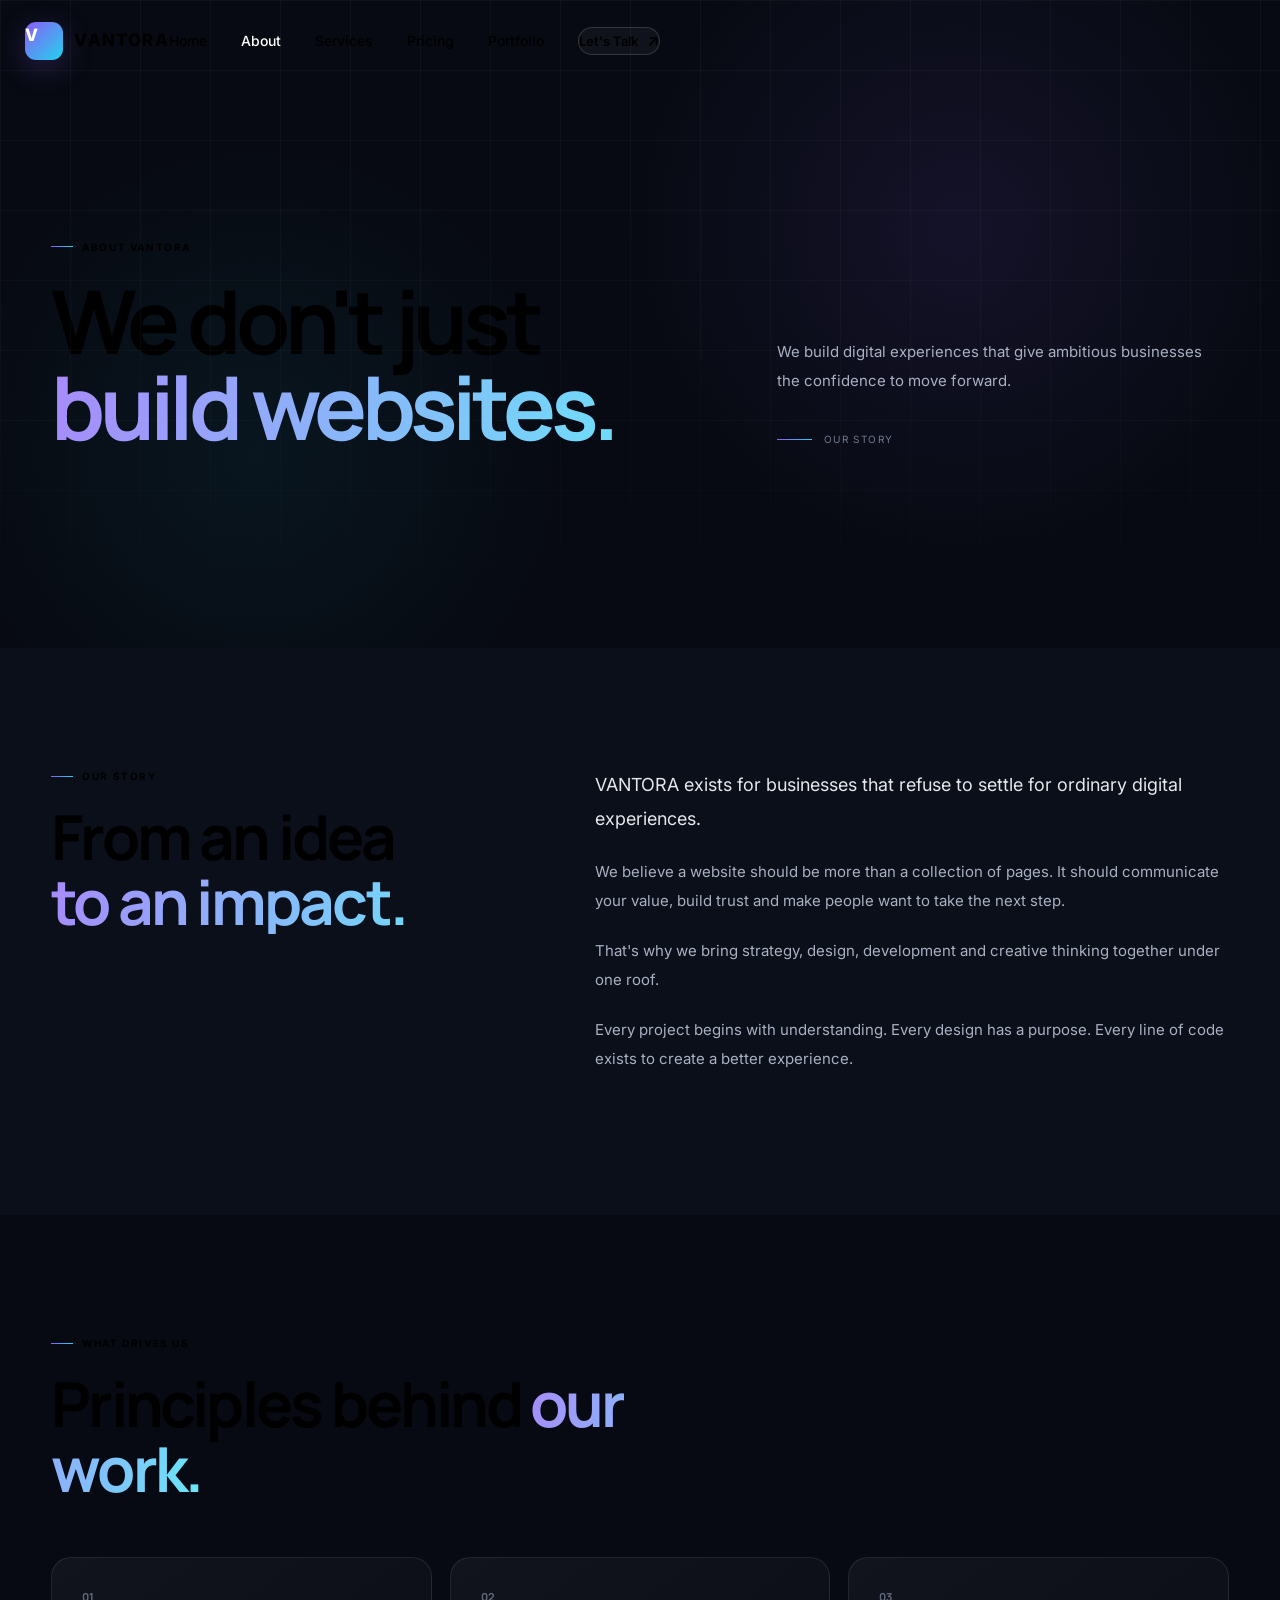
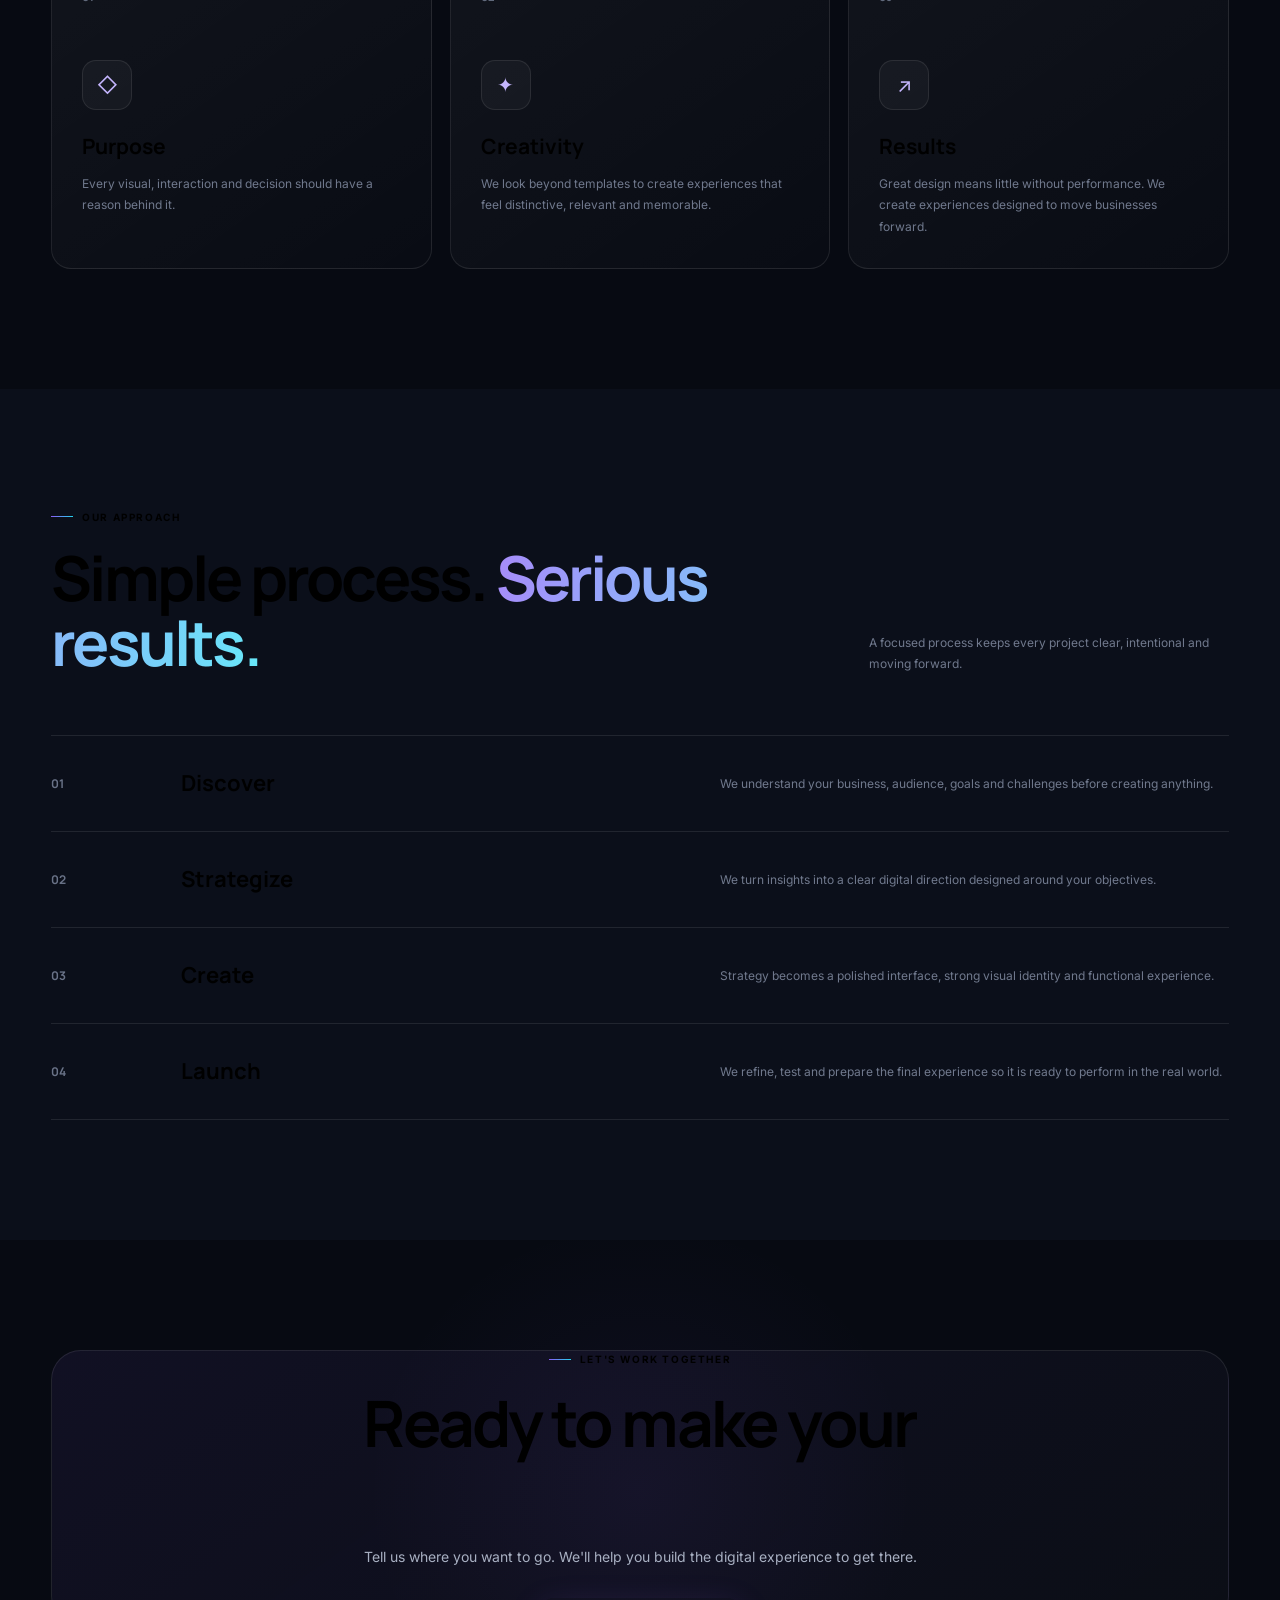
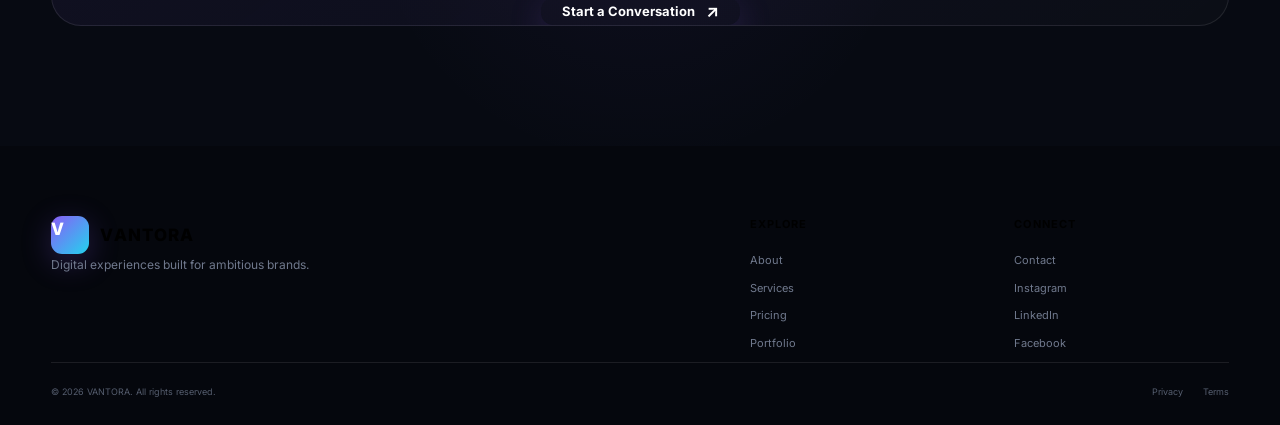
==== commit 31988f47: "Update print statement from 'Hello' to 'Goodbye'" ====
--- a/about.html
+++ b/about.html
@@ -1150,4 +1150,4 @@
     <script src="script.js"></script>
 
 </body>
-</html>+</html>
--- a/style.css
+++ b/style.css
@@ -1,2157 +1,2519 @@
 /* =========================================================
-   VANTORA — PREMIUM WEBSITE
-   Main Stylesheet
+VANTORA — PREMIUM WEBSITE
+Main Stylesheet — Refined & Aligned
 ========================================================= */
 
 /* =========================
-   ROOT
+ROOT
 ========================= */
 
 :root {
-    --bg: #070a12;
-    --bg-soft: #0b0f1a;
-    --surface: #101522;
-    --surface-2: #151b2a;
-
-    --text: #f5f7fb;
-    --text-soft: #a8b0c2;
-    --text-muted: #70798d;
-
-    --accent: #8b5cf6;
-    --accent-2: #22d3ee;
-
-    --border: rgba(255, 255, 255, 0.09);
-    --border-light: rgba(255, 255, 255, 0.14);
-
-    --container: 1200px;
-
-    --radius-sm: 12px;
-    --radius-md: 20px;
-    --radius-lg: 30px;
-
-    --transition: 0.35s ease;
-}
-
+--bg: #070a12;
+--bg-soft: #0b0f1a;
+--surface: #101522;
+--surface-2: #151b2a;
+
+```
+--text: #f5f7fb;
+--text-soft: #a8b0c2;
+--text-muted: #70798d;
+
+--accent: #8b5cf6;
+--accent-2: #22d3ee;
+
+--border: rgba(255, 255, 255, 0.09);
+--border-light: rgba(255, 255, 255, 0.14);
+
+--container: 1200px;
+
+--radius-sm: 12px;
+--radius-md: 20px;
+--radius-lg: 30px;
+
+--transition: 0.35s ease;
+```
+
+}
 
 /* =========================
-   RESET
+RESET
 ========================= */
 
-* {
-    margin: 0;
-    padding: 0;
-    box-sizing: border-box;
+*,
+*::before,
+*::after {
+margin: 0;
+padding: 0;
+box-sizing: border-box;
 }
 
 html {
-    scroll-behavior: smooth;
+scroll-behavior: smooth;
 }
 
 body {
-    font-family: "Inter", sans-serif;
-    background: var(--bg);
-    color: var(--text);
-    overflow-x: hidden;
-    line-height: 1.6;
+font-family: "Inter", sans-serif;
+background: var(--bg);
+color: var(--text);
+overflow-x: hidden;
+line-height: 1.6;
+-webkit-font-smoothing: antialiased;
 }
 
 body.loaded {
-    overflow-x: hidden;
+overflow-x: hidden;
 }
 
 a {
-    color: inherit;
-    text-decoration: none;
+color: inherit;
+text-decoration: none;
 }
 
 button,
 input,
-textarea {
-    font: inherit;
+textarea,
+select {
+font: inherit;
 }
 
 button {
-    border: none;
-    cursor: pointer;
+border: none;
+cursor: pointer;
 }
 
 img {
-    max-width: 100%;
-    display: block;
+max-width: 100%;
+display: block;
 }
 
 ::selection {
-    background: var(--accent);
-    color: white;
-}
-
+background: var(--accent);
+color: white;
+}
 
 /* =========================
-   SCROLLBAR
+SCROLLBAR
 ========================= */
 
 ::-webkit-scrollbar {
-    width: 8px;
+width: 8px;
 }
 
 ::-webkit-scrollbar-track {
-    background: #070a12;
+background: #070a12;
 }
 
 ::-webkit-scrollbar-thumb {
-    background: #292f42;
-    border-radius: 20px;
+background: #292f42;
+border-radius: 20px;
 }
 
 ::-webkit-scrollbar-thumb:hover {
-    background: #444c66;
-}
-
+background: #444c66;
+}
 
 /* =========================
-   CONTAINER
+CONTAINER
 ========================= */
 
 .container {
-    width: min(92%, var(--container));
-    margin: 0 auto;
+width: min(92%, var(--container));
+margin-inline: auto;
 }
 
 .section-padding {
-    padding: 120px 0;
-}
-
+padding: 120px 0;
+}
 
 /* =========================
-   PAGE LOADER
+PAGE LOADER
 ========================= */
 
 .page-loader {
-    position: fixed;
-    inset: 0;
-    z-index: 9999;
-
-    display: flex;
-    flex-direction: column;
-    justify-content: center;
-    align-items: center;
-
-    background: #070a12;
-
-    transition:
-        opacity 0.7s ease,
-        visibility 0.7s ease;
+position: fixed;
+inset: 0;
+z-index: 9999;
+
+```
+display: flex;
+flex-direction: column;
+justify-content: center;
+align-items: center;
+
+background: #070a12;
+
+transition:
+    opacity 0.7s ease,
+    visibility 0.7s ease;
+```
+
 }
 
 .page-loader.hide {
-    opacity: 0;
-    visibility: hidden;
-    pointer-events: none;
+opacity: 0;
+visibility: hidden;
+pointer-events: none;
 }
 
 .loader-logo {
-    width: 64px;
-    height: 64px;
-
-    display: grid;
-    place-items: center;
-
-    border: 1px solid rgba(255,255,255,0.2);
-    border-radius: 18px;
-
-    font-family: "Manrope", sans-serif;
-    font-size: 28px;
-    font-weight: 800;
-
-    background:
-        linear-gradient(135deg,
-        rgba(139,92,246,0.25),
-        rgba(34,211,238,0.12));
-
-    box-shadow:
-        0 0 40px rgba(139,92,246,0.25);
+width: 64px;
+height: 64px;
+
+```
+display: grid;
+place-items: center;
+
+border: 1px solid rgba(255, 255, 255, 0.2);
+border-radius: 18px;
+
+font-family: "Manrope", sans-serif;
+font-size: 28px;
+font-weight: 800;
+
+background:
+    linear-gradient(
+        135deg,
+        rgba(139, 92, 246, 0.25),
+        rgba(34, 211, 238, 0.12)
+    );
+
+box-shadow:
+    0 0 40px rgba(139, 92, 246, 0.25);
+```
+
 }
 
 .loader-line {
-    width: 100px;
-    height: 2px;
-
-    margin-top: 22px;
-
-    overflow: hidden;
-
-    background: rgba(255,255,255,0.1);
+width: 100px;
+height: 2px;
+
+```
+margin-top: 22px;
+
+overflow: hidden;
+
+background: rgba(255, 255, 255, 0.1);
+```
+
 }
 
 .loader-line::after {
-    content: "";
-    display: block;
-
-    width: 45%;
-    height: 100%;
-
-    background: linear-gradient(
+content: "";
+display: block;
+
+```
+width: 45%;
+height: 100%;
+
+background:
+    linear-gradient(
         90deg,
         var(--accent),
         var(--accent-2)
     );
 
-    animation: loaderMove 1.2s infinite ease-in-out;
+animation: loaderMove 1.2s infinite ease-in-out;
+```
+
 }
 
 @keyframes loaderMove {
-    0% {
-        transform: translateX(-120%);
-    }
-
-    100% {
-        transform: translateX(300%);
-    }
-}
-
+0% {
+transform: translateX(-120%);
+}
+
+```
+100% {
+    transform: translateX(300%);
+}
+```
+
+}
 
 /* =========================
-   HEADER
+HEADER
 ========================= */
 
 .header {
-    position: fixed;
-    top: 0;
-    left: 0;
-
-    width: 100%;
-    z-index: 1000;
-
-    padding: 22px 0;
-
-    transition:
-        background var(--transition),
-        padding var(--transition),
-        border var(--transition);
+position: fixed;
+top: 0;
+left: 0;
+
+```
+width: 100%;
+z-index: 1000;
+
+padding: 22px 0;
+
+transition:
+    background var(--transition),
+    padding var(--transition),
+    border var(--transition);
+```
+
 }
 
 .header.scrolled {
-    padding: 14px 0;
-
-    background: rgba(7, 10, 18, 0.82);
-
-    backdrop-filter: blur(20px);
-    -webkit-backdrop-filter: blur(20px);
-
-    border-bottom: 1px solid var(--border);
+padding: 14px 0;
+
+```
+background: rgba(7, 10, 18, 0.82);
+
+backdrop-filter: blur(20px);
+-webkit-backdrop-filter: blur(20px);
+
+border-bottom: 1px solid var(--border);
+```
+
 }
 
 .nav-container {
-    display: flex;
-    align-items: center;
-    justify-content: space-between;
-}
-
+display: flex;
+align-items: center;
+justify-content: space-between;
+min-height: 38px;
+}
 
 /* =========================
-   LOGO
+LOGO
 ========================= */
 
 .logo {
-    display: inline-flex;
-    align-items: center;
-    gap: 11px;
-
-    font-family: "Manrope", sans-serif;
-    font-size: 17px;
-    font-weight: 800;
-    letter-spacing: 0.08em;
+display: inline-flex;
+align-items: center;
+gap: 11px;
+
+```
+font-family: "Manrope", sans-serif;
+font-size: 17px;
+font-weight: 800;
+letter-spacing: 0.08em;
+```
+
 }
 
 .logo-mark {
-    width: 38px;
-    height: 38px;
-
-    display: grid;
-    place-items: center;
-
-    border-radius: 11px;
-
-    background:
-        linear-gradient(
-            135deg,
-            var(--accent),
-            var(--accent-2)
-        );
-
-    color: white;
-
-    font-size: 17px;
-
-    box-shadow:
-        0 8px 30px rgba(139,92,246,0.25);
+width: 38px;
+height: 38px;
+
+```
+display: grid;
+place-items: center;
+
+flex: 0 0 38px;
+
+border-radius: 11px;
+
+background:
+    linear-gradient(
+        135deg,
+        var(--accent),
+        var(--accent-2)
+    );
+
+color: white;
+
+font-size: 17px;
+
+box-shadow:
+    0 8px 30px rgba(139, 92, 246, 0.25);
+```
+
 }
 
 .logo-text {
-    color: var(--text);
-}
-
+color: var(--text);
+}
 
 /* =========================
-   NAVIGATION
+NAVIGATION
 ========================= */
 
 .nav-menu {
-    display: flex;
-    align-items: center;
-    gap: 34px;
+display: flex;
+align-items: center;
+gap: 34px;
 }
 
 .nav-link {
-    position: relative;
-
-    color: var(--text-soft);
-
-    font-size: 14px;
-    font-weight: 500;
-
-    transition: color var(--transition);
+position: relative;
+
+```
+color: var(--text-soft);
+
+font-size: 14px;
+font-weight: 500;
+
+transition: color var(--transition);
+```
+
 }
 
 .nav-link::after {
-    content: "";
-
-    position: absolute;
-    left: 0;
-    bottom: -7px;
-
-    width: 0;
-    height: 1px;
-
-    background: linear-gradient(
+content: "";
+
+```
+position: absolute;
+left: 0;
+bottom: -7px;
+
+width: 0;
+height: 1px;
+
+background:
+    linear-gradient(
         90deg,
         var(--accent),
         var(--accent-2)
     );
 
-    transition: width var(--transition);
+transition: width var(--transition);
+```
+
 }
 
 .nav-link:hover,
 .nav-link.active {
-    color: white;
+color: white;
 }
 
 .nav-link:hover::after,
 .nav-link.active::after {
-    width: 100%;
+width: 100%;
 }
 
 .nav-cta {
-    display: inline-flex;
-    align-items: center;
-    gap: 9px;
-
-    padding: 11px 17px;
-
-    border: 1px solid var(--border-light);
-    border-radius: 999px;
-
-    background: rgba(255,255,255,0.04);
-
-    font-size: 13px;
-    font-weight: 600;
-
-    transition:
-        background var(--transition),
-        border var(--transition),
-        transform var(--transition);
+display: inline-flex;
+align-items: center;
+justify-content: center;
+gap: 9px;
+
+```
+padding: 11px 17px;
+
+border: 1px solid var(--border-light);
+border-radius: 999px;
+
+background: rgba(255, 255, 255, 0.04);
+
+font-size: 13px;
+font-weight: 600;
+
+white-space: nowrap;
+
+transition:
+    background var(--transition),
+    border var(--transition),
+    transform var(--transition);
+```
+
 }
 
 .nav-cta span {
-    font-size: 16px;
+font-size: 16px;
 }
 
 .nav-cta:hover {
-    background: rgba(255,255,255,0.09);
-    border-color: rgba(255,255,255,0.25);
-    transform: translateY(-2px);
-}
-
+background: rgba(255, 255, 255, 0.09);
+border-color: rgba(255, 255, 255, 0.25);
+transform: translateY(-2px);
+}
 
 /* =========================
-   MOBILE MENU
+MOBILE MENU
 ========================= */
 
 .menu-toggle {
-    display: none;
-
-    width: 45px;
-    height: 45px;
-
-    border: 1px solid var(--border);
-    border-radius: 12px;
-
-    background: rgba(255,255,255,0.04);
+display: none;
+
+```
+width: 45px;
+height: 45px;
+
+border: 1px solid var(--border);
+border-radius: 12px;
+
+background: rgba(255, 255, 255, 0.04);
+```
+
 }
 
 .menu-toggle span {
-    display: block;
-
-    width: 20px;
-    height: 2px;
-
-    margin: 4px auto;
-
-    background: white;
-
-    transition: var(--transition);
-}
-
+display: block;
+
+```
+width: 20px;
+height: 2px;
+
+margin: 4px auto;
+
+background: white;
+
+transition: var(--transition);
+```
+
+}
 
 /* =========================
-   HERO
+HERO
 ========================= */
 
 .hero {
-    position: relative;
-
-    min-height: 100vh;
-
-    display: flex;
-    align-items: center;
-
-    padding-top: 110px;
-
-    overflow: hidden;
+position: relative;
+
+```
+min-height: 100vh;
+
+display: flex;
+align-items: center;
+
+padding-top: 110px;
+
+overflow: hidden;
+```
+
 }
 
 .hero-grid {
-    position: absolute;
-    inset: 0;
-
-    opacity: 0.32;
-
-    background-image:
-        linear-gradient(
-            rgba(255,255,255,0.035) 1px,
-            transparent 1px
-        ),
-        linear-gradient(
-            90deg,
-            rgba(255,255,255,0.035) 1px,
-            transparent 1px
-        );
-
-    background-size: 70px 70px;
-
-    mask-image: linear-gradient(
+position: absolute;
+inset: 0;
+
+```
+opacity: 0.32;
+
+background-image:
+    linear-gradient(
+        rgba(255, 255, 255, 0.035) 1px,
+        transparent 1px
+    ),
+    linear-gradient(
+        90deg,
+        rgba(255, 255, 255, 0.035) 1px,
+        transparent 1px
+    );
+
+background-size: 70px 70px;
+
+mask-image:
+    linear-gradient(
         to bottom,
         black 0%,
-        rgba(0,0,0,0.7) 60%,
+        rgba(0, 0, 0, 0.7) 60%,
         transparent 100%
     );
+```
+
 }
 
 .hero-glow {
-    position: absolute;
-
-    border-radius: 50%;
-
-    filter: blur(10px);
-
-    pointer-events: none;
+position: absolute;
+
+```
+border-radius: 50%;
+
+filter: blur(10px);
+
+pointer-events: none;
+```
+
 }
 
 .glow-one {
-    width: 500px;
-    height: 500px;
-
-    top: 5%;
-    left: -200px;
-
-    background: rgba(139,92,246,0.14);
-
-    box-shadow:
-        0 0 180px 80px rgba(139,92,246,0.08);
+width: 500px;
+height: 500px;
+
+```
+top: 5%;
+left: -200px;
+
+background: rgba(139, 92, 246, 0.14);
+
+box-shadow:
+    0 0 180px 80px rgba(139, 92, 246, 0.08);
+```
+
 }
 
 .glow-two {
-    width: 420px;
-    height: 420px;
-
-    right: -130px;
-    bottom: 5%;
-
-    background: rgba(34,211,238,0.11);
-
-    box-shadow:
-        0 0 180px 70px rgba(34,211,238,0.06);
+width: 420px;
+height: 420px;
+
+```
+right: -130px;
+bottom: 5%;
+
+background: rgba(34, 211, 238, 0.11);
+
+box-shadow:
+    0 0 180px 70px rgba(34, 211, 238, 0.06);
+```
+
 }
 
 .hero-container {
-    position: relative;
-    z-index: 2;
-
-    display: grid;
-    grid-template-columns: 1.05fr 0.95fr;
-    gap: 70px;
-
-    align-items: center;
+position: relative;
+z-index: 2;
+
+```
+width: 100%;
+
+display: grid;
+grid-template-columns: minmax(0, 1.05fr) minmax(0, 0.95fr);
+gap: 70px;
+
+align-items: center;
+```
+
 }
 
 .hero-content {
-    max-width: 700px;
+max-width: 700px;
 }
 
 .hero-badge {
-    display: inline-flex;
-    align-items: center;
-    gap: 9px;
-
-    padding: 8px 13px;
-
-    border: 1px solid var(--border);
-    border-radius: 999px;
-
-    background: rgba(255,255,255,0.035);
-
-    color: var(--text-soft);
-
-    font-size: 12px;
-
-    backdrop-filter: blur(10px);
+display: inline-flex;
+align-items: center;
+gap: 9px;
+
+```
+padding: 8px 13px;
+
+border: 1px solid var(--border);
+border-radius: 999px;
+
+background: rgba(255, 255, 255, 0.035);
+
+color: var(--text-soft);
+
+font-size: 12px;
+
+backdrop-filter: blur(10px);
+```
+
 }
 
 .status-dot {
-    width: 7px;
-    height: 7px;
-
-    border-radius: 50%;
-
-    background: #4ade80;
-
-    box-shadow:
-        0 0 0 5px rgba(74,222,128,0.09),
-        0 0 15px rgba(74,222,128,0.5);
-
-    animation: pulse 2s infinite;
+width: 7px;
+height: 7px;
+
+```
+flex: 0 0 7px;
+
+border-radius: 50%;
+
+background: #4ade80;
+
+box-shadow:
+    0 0 0 5px rgba(74, 222, 128, 0.09),
+    0 0 15px rgba(74, 222, 128, 0.5);
+
+animation: pulse 2s infinite;
+```
+
 }
 
 @keyframes pulse {
-    0%,
-    100% {
-        opacity: 1;
-    }
-
-    50% {
-        opacity: 0.45;
-    }
+0%,
+100% {
+opacity: 1;
+}
+
+```
+50% {
+    opacity: 0.45;
+}
+```
+
 }
 
 .hero h1 {
-    margin-top: 28px;
-
-    font-family: "Manrope", sans-serif;
-
-    font-size: clamp(48px, 6vw, 82px);
-    line-height: 0.99;
-
-    letter-spacing: -0.055em;
-
-    max-width: 760px;
+margin-top: 28px;
+
+```
+font-family: "Manrope", sans-serif;
+
+font-size: clamp(48px, 6vw, 82px);
+line-height: 0.99;
+
+letter-spacing: -0.055em;
+
+max-width: 760px;
+```
+
 }
 
 .gradient-text {
-    background:
-        linear-gradient(
-            100deg,
-            #ffffff 0%,
-            #a78bfa 45%,
-            #67e8f9 100%
-        );
-
-    -webkit-background-clip: text;
-    background-clip: text;
-
-    color: transparent;
+background:
+linear-gradient(
+100deg,
+#ffffff 0%,
+#a78bfa 45%,
+#67e8f9 100%
+);
+
+```
+-webkit-background-clip: text;
+background-clip: text;
+
+color: transparent;
+```
+
 }
 
 .hero-description {
-    max-width: 590px;
-
-    margin-top: 28px;
-
-    color: var(--text-soft);
-
-    font-size: 16px;
-    line-height: 1.8;
+max-width: 590px;
+
+```
+margin-top: 28px;
+
+color: var(--text-soft);
+
+font-size: 16px;
+line-height: 1.8;
+```
+
 }
 
 .hero-buttons {
-    display: flex;
-    flex-wrap: wrap;
-    gap: 13px;
-
-    margin-top: 34px;
+display: flex;
+flex-wrap: wrap;
+gap: 13px;
+
+```
+margin-top: 34px;
+```
+
 }
 
 .btn {
-    display: inline-flex;
-    align-items: center;
-    justify-content: center;
-    gap: 11px;
-
-    min-height: 50px;
-
-    padding: 0 21px;
-
-    border-radius: 12px;
-
-    font-size: 13px;
-    font-weight: 700;
-
-    transition:
-        transform var(--transition),
-        box-shadow var(--transition),
-        background var(--transition);
+display: inline-flex;
+align-items: center;
+justify-content: center;
+gap: 11px;
+
+```
+min-height: 50px;
+
+padding: 0 21px;
+
+border-radius: 12px;
+
+font-size: 13px;
+font-weight: 700;
+
+transition:
+    transform var(--transition),
+    box-shadow var(--transition),
+    background var(--transition);
+```
+
 }
 
 .btn span {
-    font-size: 17px;
+font-size: 17px;
 }
 
 .btn-primary {
-    color: white;
-
-    background:
-        linear-gradient(
-            110deg,
-            var(--accent),
-            #7c3aed 50%,
-            var(--accent-2)
-        );
-
-    background-size: 200% 100%;
-
-    box-shadow:
-        0 12px 35px rgba(139,92,246,0.22);
+color: white;
+
+```
+background:
+    linear-gradient(
+        110deg,
+        var(--accent),
+        #7c3aed 50%,
+        var(--accent-2)
+    );
+
+background-size: 200% 100%;
+
+box-shadow:
+    0 12px 35px rgba(139, 92, 246, 0.22);
+```
+
 }
 
 .btn-primary:hover {
-    transform: translateY(-3px);
-
-    background-position: 100% 0;
-
-    box-shadow:
-        0 18px 45px rgba(139,92,246,0.3);
+transform: translateY(-3px);
+
+```
+background-position: 100% 0;
+
+box-shadow:
+    0 18px 45px rgba(139, 92, 246, 0.3);
+```
+
 }
 
 .btn-secondary {
-    border: 1px solid var(--border-light);
-
-    background: rgba(255,255,255,0.035);
-
-    color: var(--text);
+border: 1px solid var(--border-light);
+
+```
+background: rgba(255, 255, 255, 0.035);
+
+color: var(--text);
+```
+
 }
 
 .btn-secondary:hover {
-    transform: translateY(-3px);
-
-    background: rgba(255,255,255,0.08);
-}
-
+transform: translateY(-3px);
+
+```
+background: rgba(255, 255, 255, 0.08);
+```
+
+}
 
 /* =========================
-   HERO TRUST
+HERO TRUST
 ========================= */
 
 .hero-trust {
-    display: flex;
-    align-items: center;
-    gap: 13px;
-
-    margin-top: 42px;
+display: flex;
+align-items: center;
+gap: 13px;
+
+```
+margin-top: 42px;
+```
+
 }
 
 .trust-avatars {
-    display: flex;
+display: flex;
 }
 
 .avatar {
-    width: 30px;
-    height: 30px;
-
-    margin-left: -7px;
-
-    display: grid;
-    place-items: center;
-
-    border: 2px solid var(--bg);
-    border-radius: 50%;
-
-    background:
-        linear-gradient(
-            135deg,
-            #252b3c,
-            #171c2b
-        );
-
-    color: white;
-
-    font-size: 10px;
-    font-weight: 700;
+width: 30px;
+height: 30px;
+
+```
+margin-left: -7px;
+
+display: grid;
+place-items: center;
+
+border: 2px solid var(--bg);
+border-radius: 50%;
+
+background:
+    linear-gradient(
+        135deg,
+        #252b3c,
+        #171c2b
+    );
+
+color: white;
+
+font-size: 10px;
+font-weight: 700;
+```
+
 }
 
 .avatar:first-child {
-    margin-left: 0;
+margin-left: 0;
 }
 
 .hero-trust strong,
 .hero-trust span {
-    display: block;
+display: block;
 }
 
 .hero-trust strong {
-    font-size: 11px;
-    font-weight: 600;
+font-size: 11px;
+font-weight: 600;
 }
 
 .hero-trust span {
-    margin-top: 2px;
-
-    color: var(--text-muted);
-
-    font-size: 10px;
-}
-
+margin-top: 2px;
+
+```
+color: var(--text-muted);
+
+font-size: 10px;
+```
+
+}
 
 /* =========================
-   HERO VISUAL
+HERO VISUAL
 ========================= */
 
 .hero-visual {
-    position: relative;
-
-    min-height: 550px;
-
-    display: grid;
-    place-items: center;
+position: relative;
+
+```
+min-height: 550px;
+
+display: grid;
+place-items: center;
+
+width: 100%;
+```
+
 }
 
 .visual-orbit {
-    position: absolute;
-
-    border: 1px solid rgba(255,255,255,0.05);
-
-    border-radius: 50%;
-
-    transform: rotate(-20deg);
+position: absolute;
+
+```
+border: 1px solid rgba(255, 255, 255, 0.05);
+
+border-radius: 50%;
+
+transform: rotate(-20deg);
+
+pointer-events: none;
+```
+
 }
 
 .orbit-one {
-    width: 430px;
-    height: 220px;
+width: 430px;
+height: 220px;
 }
 
 .orbit-two {
-    width: 520px;
-    height: 300px;
-
-    transform: rotate(35deg);
+width: 520px;
+height: 300px;
+
+```
+transform: rotate(35deg);
+```
+
 }
 
 .main-card {
-    position: relative;
-    z-index: 3;
-
-    width: min(100%, 430px);
-
-    padding: 24px;
-
-    border: 1px solid rgba(255,255,255,0.12);
-    border-radius: 25px;
-
-    background:
-        linear-gradient(
-            145deg,
-            rgba(25,31,48,0.96),
-            rgba(11,15,25,0.96)
-        );
-
-    box-shadow:
-        0 40px 100px rgba(0,0,0,0.45),
-        inset 0 1px 0 rgba(255,255,255,0.05);
-
-    transform: perspective(1000px) rotateY(-7deg) rotateX(3deg);
-
-    animation: cardFloat 6s ease-in-out infinite;
+position: relative;
+z-index: 3;
+
+```
+width: min(100%, 430px);
+
+padding: 24px;
+
+border: 1px solid rgba(255, 255, 255, 0.12);
+border-radius: 25px;
+
+background:
+    linear-gradient(
+        145deg,
+        rgba(25, 31, 48, 0.96),
+        rgba(11, 15, 25, 0.96)
+    );
+
+box-shadow:
+    0 40px 100px rgba(0, 0, 0, 0.45),
+    inset 0 1px 0 rgba(255, 255, 255, 0.05);
+
+transform:
+    perspective(1000px)
+    rotateY(-7deg)
+    rotateX(3deg);
+
+animation: cardFloat 6s ease-in-out infinite;
+```
+
 }
 
 @keyframes cardFloat {
-    0%,
-    100% {
-        transform:
-            perspective(1000px)
-            rotateY(-7deg)
-            rotateX(3deg)
-            translateY(0);
-    }
-
-    50% {
-        transform:
-            perspective(1000px)
-            rotateY(-7deg)
-            rotateX(3deg)
-            translateY(-10px);
-    }
+0%,
+100% {
+transform:
+perspective(1000px)
+rotateY(-7deg)
+rotateX(3deg)
+translateY(0);
+}
+
+```
+50% {
+    transform:
+        perspective(1000px)
+        rotateY(-7deg)
+        rotateX(3deg)
+        translateY(-10px);
+}
+```
+
 }
 
 .card-top {
-    display: flex;
-    justify-content: space-between;
-    align-items: center;
+display: flex;
+justify-content: space-between;
+align-items: center;
 }
 
 .mini-brand {
-    display: flex;
-    align-items: center;
-    gap: 8px;
-
-    color: #dbe1ed;
-
-    font-size: 10px;
-    font-weight: 700;
-    letter-spacing: 0.08em;
+display: flex;
+align-items: center;
+gap: 8px;
+
+```
+color: #dbe1ed;
+
+font-size: 10px;
+font-weight: 700;
+letter-spacing: 0.08em;
+```
+
 }
 
 .mini-brand span {
-    width: 25px;
-    height: 25px;
-
-    display: grid;
-    place-items: center;
-
-    border-radius: 8px;
-
-    background:
-        linear-gradient(
-            135deg,
-            var(--accent),
-            var(--accent-2)
-        );
-
-    color: white;
+width: 25px;
+height: 25px;
+
+```
+display: grid;
+place-items: center;
+
+border-radius: 8px;
+
+background:
+    linear-gradient(
+        135deg,
+        var(--accent),
+        var(--accent-2)
+    );
+
+color: white;
+```
+
 }
 
 .card-dots {
-    display: flex;
-    gap: 4px;
+display: flex;
+gap: 4px;
 }
 
 .card-dots i {
-    width: 4px;
-    height: 4px;
-
-    border-radius: 50%;
-
-    background: #51596d;
+width: 4px;
+height: 4px;
+
+```
+border-radius: 50%;
+
+background: #51596d;
+```
+
 }
 
 .chart-area {
-    margin-top: 40px;
+margin-top: 40px;
 }
 
 .chart-label {
-    display: flex;
-    align-items: end;
-    justify-content: space-between;
+display: flex;
+align-items: end;
+justify-content: space-between;
 }
 
 .chart-label span {
-    color: var(--text-muted);
-    font-size: 11px;
+color: var(--text-muted);
+font-size: 11px;
 }
 
 .chart-label strong {
-    font-family: "Manrope", sans-serif;
-    font-size: 25px;
+font-family: "Manrope", sans-serif;
+font-size: 25px;
 }
 
 .chart {
-    position: relative;
-
-    height: 150px;
-
-    margin-top: 15px;
-
-    border-bottom: 1px solid var(--border);
-
-    background:
-        repeating-linear-gradient(
-            to bottom,
-            transparent 0,
-            transparent 37px,
-            rgba(255,255,255,0.045) 38px
-        );
+position: relative;
+
+```
+height: 150px;
+
+margin-top: 15px;
+
+border-bottom: 1px solid var(--border);
+
+background:
+    repeating-linear-gradient(
+        to bottom,
+        transparent 0,
+        transparent 37px,
+        rgba(255, 255, 255, 0.045) 38px
+    );
+```
+
 }
 
 .chart-line {
-    position: absolute;
-
-    left: 0;
-    bottom: 25px;
-
-    width: 100%;
-    height: 100px;
-
-    background:
-        linear-gradient(
-            145deg,
-            transparent 0 7%,
-            rgba(139,92,246,0.1) 7% 8%,
-            transparent 8% 18%,
-            rgba(34,211,238,0.12) 18% 19%,
-            transparent 19% 29%,
-            rgba(139,92,246,0.15) 29% 30%,
-            transparent 30% 44%,
-            rgba(34,211,238,0.15) 44% 45%,
-            transparent 45% 57%,
-            rgba(139,92,246,0.2) 57% 58%,
-            transparent 58% 70%,
-            rgba(34,211,238,0.2) 70% 71%,
-            transparent 71% 82%,
-            rgba(139,92,246,0.28) 82% 83%,
-            transparent 83%
-        );
-
-    clip-path: polygon(
-        0 90%,
-        12% 76%,
-        23% 82%,
-        35% 58%,
-        47% 66%,
-        58% 42%,
-        69% 51%,
-        80% 26%,
-        90% 34%,
-        100% 4%,
-        100% 100%,
-        0 100%
+position: absolute;
+
+```
+left: 0;
+bottom: 25px;
+
+width: 100%;
+height: 100px;
+
+background:
+    linear-gradient(
+        145deg,
+        transparent 0 7%,
+        rgba(139, 92, 246, 0.1) 7% 8%,
+        transparent 8% 18%,
+        rgba(34, 211, 238, 0.12) 18% 19%,
+        transparent 19% 29%,
+        rgba(139, 92, 246, 0.15) 29% 30%,
+        transparent 30% 44%,
+        rgba(34, 211, 238, 0.15) 44% 45%,
+        transparent 45% 57%,
+        rgba(139, 92, 246, 0.2) 57% 58%,
+        transparent 58% 70%,
+        rgba(34, 211, 238, 0.2) 70% 71%,
+        transparent 71% 82%,
+        rgba(139, 92, 246, 0.28) 82% 83%,
+        transparent 83%
     );
 
-    opacity: 0.65;
+clip-path: polygon(
+    0 90%,
+    12% 76%,
+    23% 82%,
+    35% 58%,
+    47% 66%,
+    58% 42%,
+    69% 51%,
+    80% 26%,
+    90% 34%,
+    100% 4%,
+    100% 100%,
+    0 100%
+);
+
+opacity: 0.65;
+```
+
 }
 
 .chart-point {
-    position: absolute;
-
-    width: 8px;
-    height: 8px;
-
-    border: 2px solid #dbeafe;
-
-    border-radius: 50%;
-
-    background: var(--accent);
-
-    box-shadow:
-        0 0 12px rgba(139,92,246,0.7);
+position: absolute;
+
+```
+width: 8px;
+height: 8px;
+
+border: 2px solid #dbeafe;
+
+border-radius: 50%;
+
+background: var(--accent);
+
+box-shadow:
+    0 0 12px rgba(139, 92, 246, 0.7);
+```
+
 }
 
 .point-one {
-    left: 12%;
-    bottom: 61px;
+left: 12%;
+bottom: 61px;
 }
 
 .point-two {
-    left: 35%;
-    bottom: 86px;
+left: 35%;
+bottom: 86px;
 }
 
 .point-three {
-    left: 58%;
-    bottom: 102px;
+left: 58%;
+bottom: 102px;
 }
 
 .point-four {
-    left: 80%;
-    bottom: 123px;
+left: 80%;
+bottom: 123px;
 }
 
 .point-five {
-    right: 0;
-    bottom: 146px;
+right: 0;
+bottom: 146px;
 }
 
 .card-stats {
-    display: grid;
-    grid-template-columns: repeat(3, 1fr);
-
-    margin-top: 22px;
-
-    padding-top: 19px;
-
-    border-top: 1px solid var(--border);
+display: grid;
+grid-template-columns: repeat(3, 1fr);
+
+```
+margin-top: 22px;
+padding-top: 19px;
+
+border-top: 1px solid var(--border);
+```
+
 }
 
 .card-stats div {
-    padding-right: 10px;
-
-    border-right: 1px solid var(--border);
+padding-right: 10px;
+
+```
+border-right: 1px solid var(--border);
+```
+
 }
 
 .card-stats div:last-child {
-    border-right: none;
-    padding-left: 10px;
+border-right: none;
+padding-left: 10px;
 }
 
 .card-stats div:nth-child(2) {
-    padding-left: 10px;
+padding-left: 10px;
 }
 
 .card-stats span,
 .card-stats strong {
-    display: block;
+display: block;
 }
 
 .card-stats span {
-    color: var(--text-muted);
-    font-size: 9px;
+color: var(--text-muted);
+font-size: 9px;
 }
 
 .card-stats strong {
-    margin-top: 3px;
-    font-size: 14px;
-}
-
+margin-top: 3px;
+font-size: 14px;
+}
 
 /* =========================
-   FLOATING CARDS
+FLOATING CARDS
 ========================= */
 
 .floating-card {
-    position: absolute;
-    z-index: 5;
-
-    display: flex;
-    align-items: center;
-    gap: 11px;
-
-    padding: 12px 15px;
-
-    border: 1px solid rgba(255,255,255,0.11);
-    border-radius: 14px;
-
-    background: rgba(15,20,32,0.78);
-
-    backdrop-filter: blur(16px);
-    -webkit-backdrop-filter: blur(16px);
-
-    box-shadow:
-        0 20px 50px rgba(0,0,0,0.3);
+position: absolute;
+z-index: 5;
+
+```
+display: flex;
+align-items: center;
+gap: 11px;
+
+padding: 12px 15px;
+
+border: 1px solid rgba(255, 255, 255, 0.11);
+border-radius: 14px;
+
+background: rgba(15, 20, 32, 0.78);
+
+backdrop-filter: blur(16px);
+-webkit-backdrop-filter: blur(16px);
+
+box-shadow:
+    0 20px 50px rgba(0, 0, 0, 0.3);
+
+white-space: nowrap;
+```
+
 }
 
 .floating-top {
-    top: 50px;
-    right: -10px;
-
-    animation: floatingTop 5s ease-in-out infinite;
+top: 50px;
+right: -10px;
+
+```
+animation: floatingTop 5s ease-in-out infinite;
+```
+
 }
 
 .floating-bottom {
-    left: -30px;
-    bottom: 70px;
-
-    animation: floatingBottom 5.5s ease-in-out infinite;
+left: -30px;
+bottom: 70px;
+
+```
+animation: floatingBottom 5.5s ease-in-out infinite;
+```
+
 }
 
 @keyframes floatingTop {
-    0%,
-    100% {
-        transform: translateY(0);
-    }
-
-    50% {
-        transform: translateY(-12px);
-    }
+0%,
+100% {
+transform: translateY(0);
+}
+
+```
+50% {
+    transform: translateY(-12px);
+}
+```
+
 }
 
 @keyframes floatingBottom {
-    0%,
-    100% {
-        transform: translateY(0);
-    }
-
-    50% {
-        transform: translateY(10px);
-    }
+0%,
+100% {
+transform: translateY(0);
+}
+
+```
+50% {
+    transform: translateY(10px);
+}
+```
+
 }
 
 .floating-icon {
-    width: 34px;
-    height: 34px;
-
-    display: grid;
-    place-items: center;
-
-    border-radius: 10px;
-
-    background:
-        rgba(139,92,246,0.16);
-
-    color: #c4b5fd;
+width: 34px;
+height: 34px;
+
+```
+display: grid;
+place-items: center;
+
+flex: 0 0 34px;
+
+border-radius: 10px;
+
+background: rgba(139, 92, 246, 0.16);
+
+color: #c4b5fd;
+```
+
 }
 
 .floating-card span,
 .floating-card strong {
-    display: block;
+display: block;
 }
 
 .floating-card span {
-    color: var(--text-muted);
-    font-size: 8px;
+color: var(--text-muted);
+font-size: 8px;
 }
 
 .floating-card strong {
-    margin-top: 2px;
-    font-size: 11px;
+margin-top: 2px;
+font-size: 11px;
 }
 
 .progress-circle {
-    width: 38px;
-    height: 38px;
-
-    display: grid;
-    place-items: center;
-
-    border-radius: 50%;
-
-    background:
-        radial-gradient(
-            circle,
-            #121827 55%,
-            transparent 56%
-        ),
-        conic-gradient(
-            var(--accent) 0 98%,
-            #242b3b 98%
-        );
-
-    font-size: 10px;
-    font-weight: 800;
-}
-
+width: 38px;
+height: 38px;
+
+```
+display: grid;
+place-items: center;
+
+flex: 0 0 38px;
+
+border-radius: 50%;
+
+background:
+    radial-gradient(
+        circle,
+        #121827 55%,
+        transparent 56%
+    ),
+    conic-gradient(
+        var(--accent) 0 98%,
+        #242b3b 98%
+    );
+
+font-size: 10px;
+font-weight: 800;
+```
+
+}
 
 /* =========================
-   HERO BOTTOM
+HERO BOTTOM
 ========================= */
 
 .hero-bottom {
-    position: absolute;
-
-    left: 0;
-    bottom: 25px;
-
-    width: 100%;
-
-    z-index: 5;
+position: absolute;
+
+```
+left: 0;
+bottom: 25px;
+
+width: 100%;
+
+z-index: 5;
+```
+
 }
 
 .scroll-indicator {
-    display: flex;
-    align-items: center;
-    gap: 11px;
-
-    color: var(--text-muted);
-
-    font-size: 10px;
-    text-transform: uppercase;
-    letter-spacing: 0.12em;
+display: flex;
+align-items: center;
+gap: 11px;
+
+```
+color: var(--text-muted);
+
+font-size: 10px;
+text-transform: uppercase;
+letter-spacing: 0.12em;
+```
+
 }
 
 .scroll-line {
-    width: 34px;
-    height: 1px;
-
-    background: linear-gradient(
+width: 34px;
+height: 1px;
+
+```
+background:
+    linear-gradient(
         90deg,
         var(--accent),
         transparent
     );
-}
-
+```
+
+}
 
 /* =========================
-   MARQUEE
+MARQUEE
 ========================= */
 
 .marquee-section {
-    overflow: hidden;
-
-    border-top: 1px solid var(--border);
-    border-bottom: 1px solid var(--border);
-
-    background: #090d16;
+overflow: hidden;
+
+```
+border-top: 1px solid var(--border);
+border-bottom: 1px solid var(--border);
+
+background: #090d16;
+```
+
 }
 
 .marquee {
-    padding: 24px 0;
+padding: 24px 0;
 }
 
 .marquee-track {
-    width: max-content;
-
-    display: flex;
-    align-items: center;
-    gap: 35px;
-
-    animation: marquee 24s linear infinite;
+width: max-content;
+
+```
+display: flex;
+align-items: center;
+gap: 35px;
+
+animation: marquee 24s linear infinite;
+```
+
 }
 
 .marquee-track span {
-    font-family: "Manrope", sans-serif;
-
-    color: #697287;
-
-    font-size: 11px;
-    font-weight: 700;
-    letter-spacing: 0.22em;
+font-family: "Manrope", sans-serif;
+
+```
+color: #697287;
+
+font-size: 11px;
+font-weight: 700;
+letter-spacing: 0.22em;
+```
+
 }
 
 .marquee-track b {
-    color: #8b5cf6;
-    font-size: 12px;
+color: #8b5cf6;
+font-size: 12px;
 }
 
 @keyframes marquee {
-    from {
-        transform: translateX(0);
-    }
-
-    to {
-        transform: translateX(-50%);
-    }
-}
-
+from {
+transform: translateX(0);
+}
+
+```
+to {
+    transform: translateX(-50%);
+}
+```
+
+}
 
 /* =========================
-   SECTION LABEL
+SECTION LABEL
 ========================= */
 
 .section-label {
-    display: flex;
-    align-items: center;
-    gap: 9px;
-
-    color: var(--text-muted);
-
-    font-size: 10px;
-    font-weight: 700;
-
-    letter-spacing: 0.16em;
+display: flex;
+align-items: center;
+gap: 9px;
+
+```
+color: var(--text-muted);
+
+font-size: 10px;
+font-weight: 700;
+
+letter-spacing: 0.16em;
+```
+
 }
 
 .section-label span {
-    width: 22px;
-    height: 1px;
-
-    background:
-        linear-gradient(
-            90deg,
-            var(--accent),
-            var(--accent-2)
-        );
-}
-
+width: 22px;
+height: 1px;
+
+```
+flex: 0 0 22px;
+
+background:
+    linear-gradient(
+        90deg,
+        var(--accent),
+        var(--accent-2)
+    );
+```
+
+}
 
 /* =========================
-   INTRO
+INTRO
 ========================= */
 
 .intro-section {
-    background:
-        radial-gradient(
-            circle at 85% 20%,
-            rgba(139,92,246,0.06),
-            transparent 30%
-        );
+background:
+radial-gradient(
+circle at 85% 20%,
+rgba(139, 92, 246, 0.06),
+transparent 30%
+);
 }
 
 .intro-grid {
-    display: grid;
-    grid-template-columns: 1fr 0.65fr;
-    gap: 100px;
-
-    margin-top: 35px;
-
-    align-items: end;
+display: grid;
+grid-template-columns: minmax(0, 1fr) minmax(0, 0.65fr);
+gap: 100px;
+
+```
+margin-top: 35px;
+
+align-items: end;
+```
+
 }
 
 .intro-grid h2,
 .section-heading h2 {
-    font-family: "Manrope", sans-serif;
-
-    font-size: clamp(38px, 5vw, 65px);
-    line-height: 1.05;
-
-    letter-spacing: -0.045em;
+font-family: "Manrope", sans-serif;
+
+```
+font-size: clamp(38px, 5vw, 65px);
+line-height: 1.05;
+
+letter-spacing: -0.045em;
+```
+
 }
 
 .intro-grid h2 span,
 .section-heading h2 span,
 .cta-box h2 span {
-    display: block;
-
-    background:
-        linear-gradient(
-            100deg,
-            #a78bfa,
-            #67e8f9
-        );
-
-    -webkit-background-clip: text;
-    background-clip: text;
-
-    color: transparent;
+display: block;
+
+```
+background:
+    linear-gradient(
+        100deg,
+        #a78bfa,
+        #67e8f9
+    );
+
+-webkit-background-clip: text;
+background-clip: text;
+
+color: transparent;
+```
+
 }
 
 .intro-text p {
-    color: var(--text-soft);
-
-    font-size: 15px;
-    line-height: 1.85;
+color: var(--text-soft);
+
+```
+font-size: 15px;
+line-height: 1.85;
+```
+
 }
 
 .text-link,
 .outline-link {
-    display: inline-flex;
-    align-items: center;
-    gap: 9px;
-
-    margin-top: 26px;
-
-    color: white;
-
-    font-size: 12px;
-    font-weight: 700;
+display: inline-flex;
+align-items: center;
+gap: 9px;
+
+```
+margin-top: 26px;
+
+color: white;
+
+font-size: 12px;
+font-weight: 700;
+```
+
 }
 
 .text-link span,
 .outline-link span {
-    font-size: 16px;
-
-    transition: transform var(--transition);
+font-size: 16px;
+
+```
+transition: transform var(--transition);
+```
+
 }
 
 .text-link:hover span,
 .outline-link:hover span {
-    transform: translate(4px, -4px);
-}
-
+transform: translate(4px, -4px);
+}
 
 /* =========================
-   SERVICES
+SERVICES
 ========================= */
 
 .services-preview {
-    background: var(--bg-soft);
+background: var(--bg-soft);
 }
 
 .section-heading {
-    display: flex;
-    justify-content: space-between;
-    align-items: end;
-    gap: 30px;
+display: flex;
+justify-content: space-between;
+align-items: end;
+gap: 30px;
+}
+
+.section-heading > * {
+min-width: 0;
 }
 
 .section-heading h2 {
-    margin-top: 20px;
+margin-top: 20px;
 }
 
 .outline-link {
-    margin-top: 0;
-
-    padding: 12px 17px;
-
-    border: 1px solid var(--border);
-    border-radius: 999px;
-
-    color: var(--text-soft);
-
-    transition:
-        background var(--transition),
-        color var(--transition),
-        border var(--transition);
+margin-top: 0;
+
+```
+flex: 0 0 auto;
+
+padding: 12px 17px;
+
+border: 1px solid var(--border);
+border-radius: 999px;
+
+color: var(--text-soft);
+
+transition:
+    background var(--transition),
+    color var(--transition),
+    border var(--transition);
+```
+
 }
 
 .outline-link:hover {
-    color: white;
-
-    border-color: var(--border-light);
-
-    background: rgba(255,255,255,0.05);
+color: white;
+
+```
+border-color: var(--border-light);
+
+background: rgba(255, 255, 255, 0.05);
+```
+
 }
 
 .services-grid {
-    display: grid;
-    grid-template-columns: repeat(3, 1fr);
-    gap: 18px;
-
-    margin-top: 55px;
+display: grid;
+grid-template-columns: repeat(3, minmax(0, 1fr));
+gap: 18px;
+
+```
+margin-top: 55px;
+
+align-items: stretch;
+```
+
 }
 
 .service-card {
-    position: relative;
-
-    min-height: 380px;
-
-    padding: 30px;
-
-    overflow: hidden;
-
-    border: 1px solid var(--border);
-    border-radius: var(--radius-md);
-
-    background:
-        linear-gradient(
-            145deg,
-            rgba(255,255,255,0.045),
-            rgba(255,255,255,0.015)
-        );
-
-    transition:
-        transform var(--transition),
-        border var(--transition),
-        background var(--transition);
+position: relative;
+
+```
+min-height: 380px;
+height: 100%;
+
+display: flex;
+flex-direction: column;
+
+padding: 30px;
+
+overflow: hidden;
+
+border: 1px solid var(--border);
+border-radius: var(--radius-md);
+
+background:
+    linear-gradient(
+        145deg,
+        rgba(255, 255, 255, 0.045),
+        rgba(255, 255, 255, 0.015)
+    );
+
+transition:
+    transform var(--transition),
+    border var(--transition),
+    background var(--transition);
+```
+
 }
 
 .service-card::before {
-    content: "";
-
-    position: absolute;
-
-    width: 180px;
-    height: 180px;
-
-    right: -100px;
-    bottom: -100px;
-
-    border-radius: 50%;
-
-    background: rgba(139,92,246,0.12);
-
-    filter: blur(20px);
-
-    transition: transform 0.5s ease;
+content: "";
+
+```
+position: absolute;
+
+width: 180px;
+height: 180px;
+
+right: -100px;
+bottom: -100px;
+
+border-radius: 50%;
+
+background: rgba(139, 92, 246, 0.12);
+
+filter: blur(20px);
+
+transition: transform 0.5s ease;
+```
+
 }
 
 .service-card:hover {
-    transform: translateY(-8px);
-
-    border-color: rgba(139,92,246,0.32);
-
-    background:
-        linear-gradient(
-            145deg,
-            rgba(139,92,246,0.09),
-            rgba(255,255,255,0.025)
-        );
+transform: translateY(-8px);
+
+```
+border-color: rgba(139, 92, 246, 0.32);
+
+background:
+    linear-gradient(
+        145deg,
+        rgba(139, 92, 246, 0.09),
+        rgba(255, 255, 255, 0.025)
+    );
+```
+
 }
 
 .service-card:hover::before {
-    transform: scale(2);
+transform: scale(2);
 }
 
 .service-card.featured {
-    background:
-        linear-gradient(
-            145deg,
-            rgba(139,92,246,0.11),
-            rgba(34,211,238,0.035)
-        );
-
-    border-color: rgba(139,92,246,0.22);
+background:
+linear-gradient(
+145deg,
+rgba(139, 92, 246, 0.11),
+rgba(34, 211, 238, 0.035)
+);
+
+```
+border-color: rgba(139, 92, 246, 0.22);
+```
+
 }
 
 .service-number {
-    color: #5e6678;
-
-    font-family: "Manrope", sans-serif;
-
-    font-size: 11px;
-    font-weight: 700;
+color: #5e6678;
+
+```
+font-family: "Manrope", sans-serif;
+
+font-size: 11px;
+font-weight: 700;
+```
+
 }
 
 .service-icon {
-    width: 52px;
-    height: 52px;
-
-    display: grid;
-    place-items: center;
-
-    margin-top: 70px;
-
-    border: 1px solid var(--border);
-    border-radius: 15px;
-
-    background: rgba(255,255,255,0.035);
-
-    color: #c4b5fd;
-
-    font-size: 22px;
-
-    transition:
-        transform var(--transition),
-        background var(--transition);
+width: 52px;
+height: 52px;
+
+```
+display: grid;
+place-items: center;
+
+flex: 0 0 52px;
+
+margin-top: 70px;
+
+border: 1px solid var(--border);
+border-radius: 15px;
+
+background: rgba(255, 255, 255, 0.035);
+
+color: #c4b5fd;
+
+font-size: 22px;
+
+transition:
+    transform var(--transition),
+    background var(--transition);
+```
+
 }
 
 .service-card:hover .service-icon {
-    transform: rotate(8deg) scale(1.08);
-
-    background: rgba(139,92,246,0.14);
+transform: rotate(8deg) scale(1.08);
+
+```
+background: rgba(139, 92, 246, 0.14);
+```
+
 }
 
 .service-card h3 {
-    margin-top: 22px;
-
-    font-family: "Manrope", sans-serif;
-
-    font-size: 23px;
+margin-top: 22px;
+
+```
+font-family: "Manrope", sans-serif;
+
+font-size: 23px;
+line-height: 1.2;
+```
+
 }
 
 .service-card p {
-    max-width: 310px;
-
-    margin-top: 10px;
-
-    color: var(--text-muted);
-
-    font-size: 12px;
-    line-height: 1.8;
+max-width: 310px;
+
+```
+margin-top: 10px;
+
+color: var(--text-muted);
+
+font-size: 12px;
+line-height: 1.8;
+```
+
 }
 
 .service-card a {
-    position: absolute;
-
-    left: 30px;
-    bottom: 28px;
-
-    display: inline-flex;
-    align-items: center;
-    gap: 7px;
-
-    color: var(--text-soft);
-
-    font-size: 11px;
-    font-weight: 700;
+position: absolute;
+
+```
+left: 30px;
+bottom: 28px;
+
+display: inline-flex;
+align-items: center;
+gap: 7px;
+
+color: var(--text-soft);
+
+font-size: 11px;
+font-weight: 700;
+```
+
 }
 
 .service-card a span {
-    transition: transform var(--transition);
+transition: transform var(--transition);
 }
 
 .service-card a:hover span {
-    transform: translate(3px, -3px);
-}
-
+transform: translate(3px, -3px);
+}
 
 /* =========================
-   STATS
+STATS
 ========================= */
 
 .stats-section {
-    border-top: 1px solid var(--border);
-    border-bottom: 1px solid var(--border);
-
-    background: #090d16;
+border-top: 1px solid var(--border);
+border-bottom: 1px solid var(--border);
+
+```
+background: #090d16;
+```
+
 }
 
 .stats-grid {
-    display: grid;
-    grid-template-columns: repeat(4, 1fr);
+display: grid;
+grid-template-columns: repeat(4, minmax(0, 1fr));
+
+```
+align-items: stretch;
+```
+
 }
 
 .stat-item {
-    padding: 45px 25px;
-
-    text-align: center;
-
-    border-right: 1px solid var(--border);
+min-width: 0;
+
+```
+padding: 45px 25px;
+
+text-align: center;
+
+border-right: 1px solid var(--border);
+```
+
 }
 
 .stat-item:first-child {
-    border-left: 1px solid var(--border);
+border-left: 1px solid var(--border);
 }
 
 .stat-item strong {
-    display: block;
-
-    font-family: "Manrope", sans-serif;
-
-    font-size: clamp(35px, 4vw, 50px);
-
-    letter-spacing: -0.04em;
-
-    background:
-        linear-gradient(
-            100deg,
-            white,
-            #9ca3af
-        );
-
-    -webkit-background-clip: text;
-    background-clip: text;
-
-    color: transparent;
+display: block;
+
+```
+font-family: "Manrope", sans-serif;
+
+font-size: clamp(35px, 4vw, 50px);
+
+line-height: 1.1;
+
+letter-spacing: -0.04em;
+
+background:
+    linear-gradient(
+        100deg,
+        white,
+        #9ca3af
+    );
+
+-webkit-background-clip: text;
+background-clip: text;
+
+color: transparent;
+```
+
 }
 
 .stat-item strong::after {
-    content: "+";
+content: "+";
 }
 
 .stat-item:nth-child(3) strong::after {
-    content: "%";
+content: "%";
 }
 
 .stat-item span {
-    display: block;
-
-    margin-top: 5px;
-
-    color: var(--text-muted);
-
-    font-size: 10px;
-    text-transform: uppercase;
-    letter-spacing: 0.08em;
-}
-
+display: block;
+
+```
+margin-top: 8px;
+
+color: var(--text-muted);
+
+font-size: 10px;
+line-height: 1.4;
+
+text-transform: uppercase;
+letter-spacing: 0.08em;
+```
+
+}
 
 /* =========================
-   CTA
+CTA
 ========================= */
 
 .cta-section {
-    background:
-        radial-gradient(
-            circle at 50% 50%,
-            rgba(139,92,246,0.06),
-            transparent 40%
-        );
+background:
+radial-gradient(
+circle at 50% 50%,
+rgba(139, 92, 246, 0.06),
+transparent 40%
+);
 }
 
 .cta-box {
-    position: relative;
-
-    padding: 90px 50px;
-
-    overflow: hidden;
-
-    border: 1px solid var(--border);
-    border-radius: var(--radius-lg);
-
-    text-align: center;
-
-    background:
-        linear-gradient(
-            145deg,
-            rgba(139,92,246,0.08),
-            rgba(255,255,255,0.02)
-        );
+position: relative;
+
+```
+padding: 90px 50px;
+
+overflow: hidden;
+
+border: 1px solid var(--border);
+border-radius: var(--radius-lg);
+
+text-align: center;
+
+background:
+    linear-gradient(
+        145deg,
+        rgba(139, 92, 246, 0.08),
+        rgba(255, 255, 255, 0.02)
+    );
+```
+
 }
 
 .cta-box::before,
 .cta-box::after {
-    content: "";
-
-    position: absolute;
-
-    border-radius: 50%;
-
-    pointer-events: none;
+content: "";
+
+```
+position: absolute;
+
+border-radius: 50%;
+
+pointer-events: none;
+```
+
 }
 
 .cta-box::before {
-    width: 250px;
-    height: 250px;
-
-    left: -120px;
-    top: -120px;
-
-    background: rgba(139,92,246,0.12);
-
-    filter: blur(25px);
+width: 250px;
+height: 250px;
+
+```
+left: -120px;
+top: -120px;
+
+background: rgba(139, 92, 246, 0.12);
+
+filter: blur(25px);
+```
+
 }
 
 .cta-box::after {
-    width: 250px;
-    height: 250px;
-
-    right: -120px;
-    bottom: -120px;
-
-    background: rgba(34,211,238,0.09);
-
-    filter: blur(25px);
+width: 250px;
+height: 250px;
+
+```
+right: -120px;
+bottom: -120px;
+
+background: rgba(34, 211, 238, 0.09);
+
+filter: blur(25px);
+```
+
 }
 
 .cta-box .section-label {
+justify-content: center;
+}
+
+.cta-box h2 {
+position: relative;
+z-index: 2;
+
+```
+max-width: 800px;
+
+margin: 22px auto 0;
+
+font-family: "Manrope", sans-serif;
+
+font-size: clamp(38px, 5vw, 65px);
+line-height: 1.05;
+
+letter-spacing: -0.045em;
+```
+
+}
+
+.cta-box p {
+position: relative;
+z-index: 2;
+
+```
+max-width: 560px;
+
+margin: 22px auto 30px;
+
+color: var(--text-soft);
+
+font-size: 14px;
+```
+
+}
+
+.cta-box .btn {
+position: relative;
+z-index: 2;
+}
+
+/* =========================
+FOOTER
+========================= */
+
+.footer {
+padding: 70px 0 25px;
+
+```
+border-top: 1px solid var(--border);
+
+background: #05070d;
+```
+
+}
+
+.footer-top {
+display: grid;
+grid-template-columns: minmax(0, 1fr) minmax(0, 0.8fr);
+gap: 100px;
+
+```
+align-items: start;
+```
+
+}
+
+.footer-brand p {
+max-width: 300px;
+
+```
+margin-top: 18px;
+
+color: var(--text-muted);
+
+font-size: 12px;
+line-height: 1.8;
+```
+
+}
+
+.footer-links {
+display: grid;
+grid-template-columns: repeat(2, minmax(0, 1fr));
+gap: 50px;
+}
+
+.footer-links h4 {
+margin-bottom: 18px;
+
+```
+color: white;
+
+font-size: 11px;
+text-transform: uppercase;
+letter-spacing: 0.1em;
+```
+
+}
+
+.footer-links a {
+display: block;
+
+```
+width: fit-content;
+
+margin-bottom: 10px;
+
+color: var(--text-muted);
+
+font-size: 11px;
+
+transition: color var(--transition);
+```
+
+}
+
+.footer-links a:hover {
+color: white;
+}
+
+.footer-bottom {
+display: flex;
+justify-content: space-between;
+align-items: center;
+
+```
+margin-top: 70px;
+padding-top: 22px;
+
+border-top: 1px solid var(--border);
+
+color: #555d6e;
+
+font-size: 9px;
+```
+
+}
+
+.footer-bottom div {
+display: flex;
+gap: 20px;
+}
+
+.footer-bottom a:hover {
+color: white;
+}
+
+/* =========================
+REVEAL ANIMATION
+========================= */
+
+.reveal {
+opacity: 0;
+transform: translateY(25px);
+
+```
+transition:
+    opacity 0.8s ease,
+    transform 0.8s ease;
+```
+
+}
+
+.reveal.visible {
+opacity: 1;
+transform: translateY(0);
+}
+
+/* =========================
+RESPONSIVE — TABLET
+========================= */
+
+@media (max-width: 1000px) {
+
+```
+.hero-container {
+    grid-template-columns: 1fr;
+
+    gap: 40px;
+
+    padding-top: 50px;
+}
+
+.hero-content {
+    max-width: 800px;
+}
+
+.hero-visual {
+    min-height: 470px;
+}
+
+.hero h1 {
+    max-width: 800px;
+}
+
+.intro-grid {
+    grid-template-columns: 1fr;
+
+    gap: 35px;
+}
+
+.services-grid {
+    grid-template-columns: repeat(2, minmax(0, 1fr));
+}
+
+.services-grid .service-card:last-child {
+    grid-column: span 2;
+}
+
+.footer-top {
+    grid-template-columns: 1fr;
+
+    gap: 50px;
+}
+```
+
+}
+
+/* =========================
+RESPONSIVE — MOBILE
+========================= */
+
+@media (max-width: 760px) {
+
+```
+.container {
+    width: min(92%, 560px);
+}
+
+.section-padding {
+    padding: 85px 0;
+}
+
+.header {
+    padding: 15px 0;
+}
+
+.header.scrolled {
+    padding: 12px 0;
+}
+
+.logo-text {
+    font-size: 15px;
+}
+
+.logo-mark {
+    width: 35px;
+    height: 35px;
+    flex-basis: 35px;
+}
+
+.menu-toggle {
+    display: block;
+}
+
+.nav-menu {
+    position: fixed;
+
+    top: 75px;
+    left: 4%;
+
+    width: 92%;
+
+    padding: 25px;
+
+    display: flex;
+    flex-direction: column;
+    align-items: stretch;
+
+    gap: 0;
+
+    border: 1px solid var(--border);
+    border-radius: 20px;
+
+    background: rgba(10, 14, 24, 0.96);
+
+    backdrop-filter: blur(20px);
+    -webkit-backdrop-filter: blur(20px);
+
+    opacity: 0;
+    visibility: hidden;
+    transform: translateY(-15px);
+
+    transition:
+        opacity var(--transition),
+        visibility var(--transition),
+        transform var(--transition);
+}
+
+.nav-menu.open {
+    opacity: 1;
+    visibility: visible;
+    transform: translateY(0);
+}
+
+.nav-link {
+    padding: 14px 5px;
+
+    border-bottom: 1px solid var(--border);
+}
+
+.nav-link::after {
+    display: none;
+}
+
+.nav-cta {
     justify-content: center;
-}
-
+
+    margin-top: 17px;
+}
+
+.hero {
+    min-height: auto;
+
+    padding-top: 120px;
+    padding-bottom: 70px;
+}
+
+.hero-container {
+    gap: 30px;
+}
+
+.hero h1 {
+    font-size: clamp(42px, 13vw, 62px);
+}
+
+.hero-description {
+    font-size: 14px;
+}
+
+.hero-buttons {
+    flex-direction: column;
+}
+
+.btn {
+    width: 100%;
+}
+
+.hero-trust {
+    margin-top: 30px;
+}
+
+.hero-visual {
+    min-height: 400px;
+
+    margin-top: 20px;
+}
+
+.main-card {
+    width: min(92%, 430px);
+
+    padding: 19px;
+
+    transform: none;
+}
+
+.orbit-one {
+    width: 330px;
+    height: 180px;
+}
+
+.orbit-two {
+    width: 380px;
+    height: 220px;
+}
+
+.floating-top {
+    top: 20px;
+    right: 0;
+}
+
+.floating-bottom {
+    left: 0;
+    bottom: 20px;
+}
+
+.scroll-indicator {
+    display: none;
+}
+
+.intro-grid h2,
+.section-heading h2,
 .cta-box h2 {
-    position: relative;
-    z-index: 2;
-
-    max-width: 800px;
-
-    margin: 22px auto 0;
-
-    font-family: "Manrope", sans-serif;
-
-    font-size: clamp(38px, 5vw, 65px);
-    line-height: 1.05;
-
-    letter-spacing: -0.045em;
-}
-
-.cta-box p {
-    position: relative;
-    z-index: 2;
-
-    max-width: 560px;
-
-    margin: 22px auto 30px;
-
-    color: var(--text-soft);
-
-    font-size: 14px;
-}
-
-.cta-box .btn {
-    position: relative;
-    z-index: 2;
-}
-
+    font-size: 39px;
+}
+
+.section-heading {
+    align-items: flex-start;
+    flex-direction: column;
+    gap: 22px;
+}
+
+.services-grid {
+    grid-template-columns: 1fr;
+}
+
+.services-grid .service-card:last-child {
+    grid-column: auto;
+}
+
+.service-card {
+    min-height: 350px;
+}
+
+.stats-grid {
+    grid-template-columns: repeat(2, minmax(0, 1fr));
+}
+
+.stat-item {
+    padding: 35px 15px;
+
+    border-bottom: 1px solid var(--border);
+}
+
+.stat-item:nth-child(2) {
+    border-right: none;
+}
+
+.stat-item:nth-child(3) {
+    border-left: 1px solid var(--border);
+    border-bottom: none;
+}
+
+.stat-item:nth-child(4) {
+    border-right: none;
+    border-bottom: none;
+}
+
+.cta-box {
+    padding: 65px 22px;
+}
+
+.footer-links {
+    grid-template-columns: repeat(2, minmax(0, 1fr));
+    gap: 25px;
+}
+
+.footer-bottom {
+    align-items: flex-start;
+    flex-direction: column;
+    gap: 15px;
+}
+```
+
+}
 
 /* =========================
-   FOOTER
+SMALL MOBILE
 ========================= */
 
-.footer {
-    padding: 70px 0 25px;
-
-    border-top: 1px solid var(--border);
-
-    background: #05070d;
-}
-
-.footer-top {
-    display: grid;
-    grid-template-columns: 1fr 0.8fr;
-    gap: 100px;
-}
-
-.footer-brand p {
-    max-width: 300px;
-
-    margin-top: 18px;
-
-    color: var(--text-muted);
-
-    font-size: 12px;
-    line-height: 1.8;
-}
-
-.footer-links {
-    display: grid;
-    grid-template-columns: repeat(2, 1fr);
-    gap: 50px;
-}
-
-.footer-links h4 {
-    margin-bottom: 18px;
-
-    color: white;
-
-    font-size: 11px;
-    text-transform: uppercase;
-    letter-spacing: 0.1em;
-}
-
-.footer-links a {
-    display: block;
-
-    width: fit-content;
-
-    margin-bottom: 10px;
-
-    color: var(--text-muted);
-
-    font-size: 11px;
-
-    transition: color var(--transition);
-}
-
-.footer-links a:hover {
-    color: white;
-}
-
-.footer-bottom {
-    display: flex;
-    justify-content: space-between;
-    align-items: center;
-
-    margin-top: 70px;
-    padding-top: 22px;
-
-    border-top: 1px solid var(--border);
-
-    color: #555d6e;
-
+@media (max-width: 430px) {
+
+```
+.container {
+    width: 90%;
+}
+
+.hero h1 {
+    font-size: 43px;
+}
+
+.hero-badge {
     font-size: 9px;
 }
 
-.footer-bottom div {
-    display: flex;
-    gap: 20px;
-}
-
-.footer-bottom a:hover {
-    color: white;
-}
-
-
-/* =========================
-   REVEAL ANIMATION
-========================= */
-
-.reveal {
-    opacity: 0;
-    transform: translateY(25px);
-
-    transition:
-        opacity 0.8s ease,
-        transform 0.8s ease;
-}
-
-.reveal.visible {
-    opacity: 1;
-    transform: translateY(0);
-}
-
-
-/* =========================
-   RESPONSIVE — TABLET
-========================= */
-
-@media (max-width: 1000px) {
-
-    .hero-container {
-        grid-template-columns: 1fr;
-
-        gap: 40px;
-
-        padding-top: 50px;
-    }
-
-    .hero-content {
-        max-width: 800px;
-    }
-
-    .hero-visual {
-        min-height: 470px;
-    }
-
-    .hero h1 {
-        max-width: 800px;
-    }
-
-    .intro-grid {
-        grid-template-columns: 1fr;
-
-        gap: 35px;
-    }
-
-    .services-grid {
-        grid-template-columns: 1fr 1fr;
-    }
-
-    .services-grid .service-card:last-child {
-        grid-column: span 2;
-    }
-
-    .footer-top {
-        grid-template-columns: 1fr;
-
-        gap: 50px;
-    }
-}
-
-
-/* =========================
-   RESPONSIVE — MOBILE
-========================= */
-
-@media (max-width: 760px) {
-
-    .section-padding {
-        padding: 85px 0;
-    }
-
-    .header {
-        padding: 15px 0;
-    }
-
-    .header.scrolled {
-        padding: 12px 0;
-    }
-
-    .logo-text {
-        font-size: 15px;
-    }
-
-    .logo-mark {
-        width: 35px;
-        height: 35px;
-    }
-
-    .menu-toggle {
-        display: block;
-    }
-
-    .nav-menu {
-        position: fixed;
-
-        top: 75px;
-        left: 4%;
-
-        width: 92%;
-
-        padding: 25px;
-
-        display: flex;
-        flex-direction: column;
-        align-items: stretch;
-
-        gap: 0;
-
-        border: 1px solid var(--border);
-        border-radius: 20px;
-
-        background:
-            rgba(10,14,24,0.96);
-
-        backdrop-filter: blur(20px);
-        -webkit-backdrop-filter: blur(20px);
-
-        opacity: 0;
-        visibility: hidden;
-        transform: translateY(-15px);
-
-        transition:
-            opacity var(--transition),
-            visibility var(--transition),
-            transform var(--transition);
-    }
-
-    .nav-menu.open {
-        opacity: 1;
-        visibility: visible;
-        transform: translateY(0);
-    }
-
-    .nav-link {
-        padding: 14px 5px;
-
-        border-bottom: 1px solid var(--border);
-    }
-
-    .nav-link::after {
-        display: none;
-    }
-
-    .nav-cta {
-        justify-content: center;
-
-        margin-top: 17px;
-    }
-
-    .hero {
-        min-height: auto;
-
-        padding-top: 120px;
-        padding-bottom: 70px;
-    }
-
-    .hero h1 {
-        font-size: clamp(42px, 13vw, 62px);
-    }
-
-    .hero-description {
-        font-size: 14px;
-    }
-
-    .hero-buttons {
-        flex-direction: column;
-    }
-
-    .btn {
-        width: 100%;
-    }
-
-    .hero-trust {
-        margin-top: 30px;
-    }
-
-    .hero-visual {
-        min-height: 400px;
-
-        margin-top: 20px;
-    }
-
-    .main-card {
-        width: 92%;
-
-        padding: 19px;
-
-        transform: none;
-    }
-
-    .orbit-one {
-        width: 330px;
-        height: 180px;
-    }
-
-    .orbit-two {
-        width: 380px;
-        height: 220px;
-    }
-
-    .floating-top {
-        top: 20px;
-        right: 0;
-    }
-
-    .floating-bottom {
-        left: 0;
-        bottom: 20px;
-    }
-
-    .scroll-indicator {
-        display: none;
-    }
-
-    .intro-grid h2,
-    .section-heading h2,
-    .cta-box h2 {
-        font-size: 39px;
-    }
-
-    .section-heading {
-        align-items: flex-start;
-        flex-direction: column;
-    }
-
-    .services-grid {
-        grid-template-columns: 1fr;
-    }
-
-    .services-grid .service-card:last-child {
-        grid-column: auto;
-    }
-
-    .service-card {
-        min-height: 350px;
-    }
-
-    .stats-grid {
-        grid-template-columns: 1fr 1fr;
-    }
-
-    .stat-item {
-        padding: 35px 15px;
-
-        border-bottom: 1px solid var(--border);
-    }
-
-    .stat-item:nth-child(2) {
-        border-right: none;
-    }
-
-    .stat-item:nth-child(3) {
-        border-left: 1px solid var(--border);
-        border-bottom: none;
-    }
-
-    .stat-item:nth-child(4) {
-        border-right: none;
-        border-bottom: none;
-    }
-
-    .cta-box {
-        padding: 65px 22px;
-    }
-
-    .footer-links {
-        grid-template-columns: 1fr 1fr;
-        gap: 25px;
-    }
-
-    .footer-bottom {
-        align-items: flex-start;
-        flex-direction: column;
-        gap: 15px;
-    }
-}
-
-
-/* =========================
-   SMALL MOBILE
-========================= */
-
-@media (max-width: 430px) {
-
-    .container {
-        width: 90%;
-    }
-
-    .hero h1 {
-        font-size: 43px;
-    }
-
-    .hero-badge {
-        font-size: 9px;
-    }
-
-    .hero-visual {
-        min-height: 340px;
-    }
-
-    .floating-card {
-        transform: scale(0.86);
-    }
-
-    .floating-top {
-        right: -8px;
-    }
-
-    .floating-bottom {
-        left: -8px;
-    }
-
-    .chart-area {
-        margin-top: 25px;
-    }
-
-    .chart {
-        height: 120px;
-    }
-
-    .point-five {
-        bottom: 126px;
-    }
-
-    .service-card {
-        min-height: 330px;
-    }
-
-    .cta-box h2 {
-        font-size: 35px;
-    }
-}+.hero-visual {
+    min-height: 340px;
+}
+
+.main-card {
+    width: 94%;
+}
+
+.floating-card {
+    transform: scale(0.86);
+}
+
+.floating-top {
+    right: -8px;
+}
+
+.floating-bottom {
+    left: -8px;
+}
+
+.chart-area {
+    margin-top: 25px;
+}
+
+.chart {
+    height: 120px;
+}
+
+.point-five {
+    bottom: 126px;
+}
+
+.service-card {
+    min-height: 330px;
+}
+
+.cta-box h2 {
+    font-size: 35px;
+}
+```
+
+}
